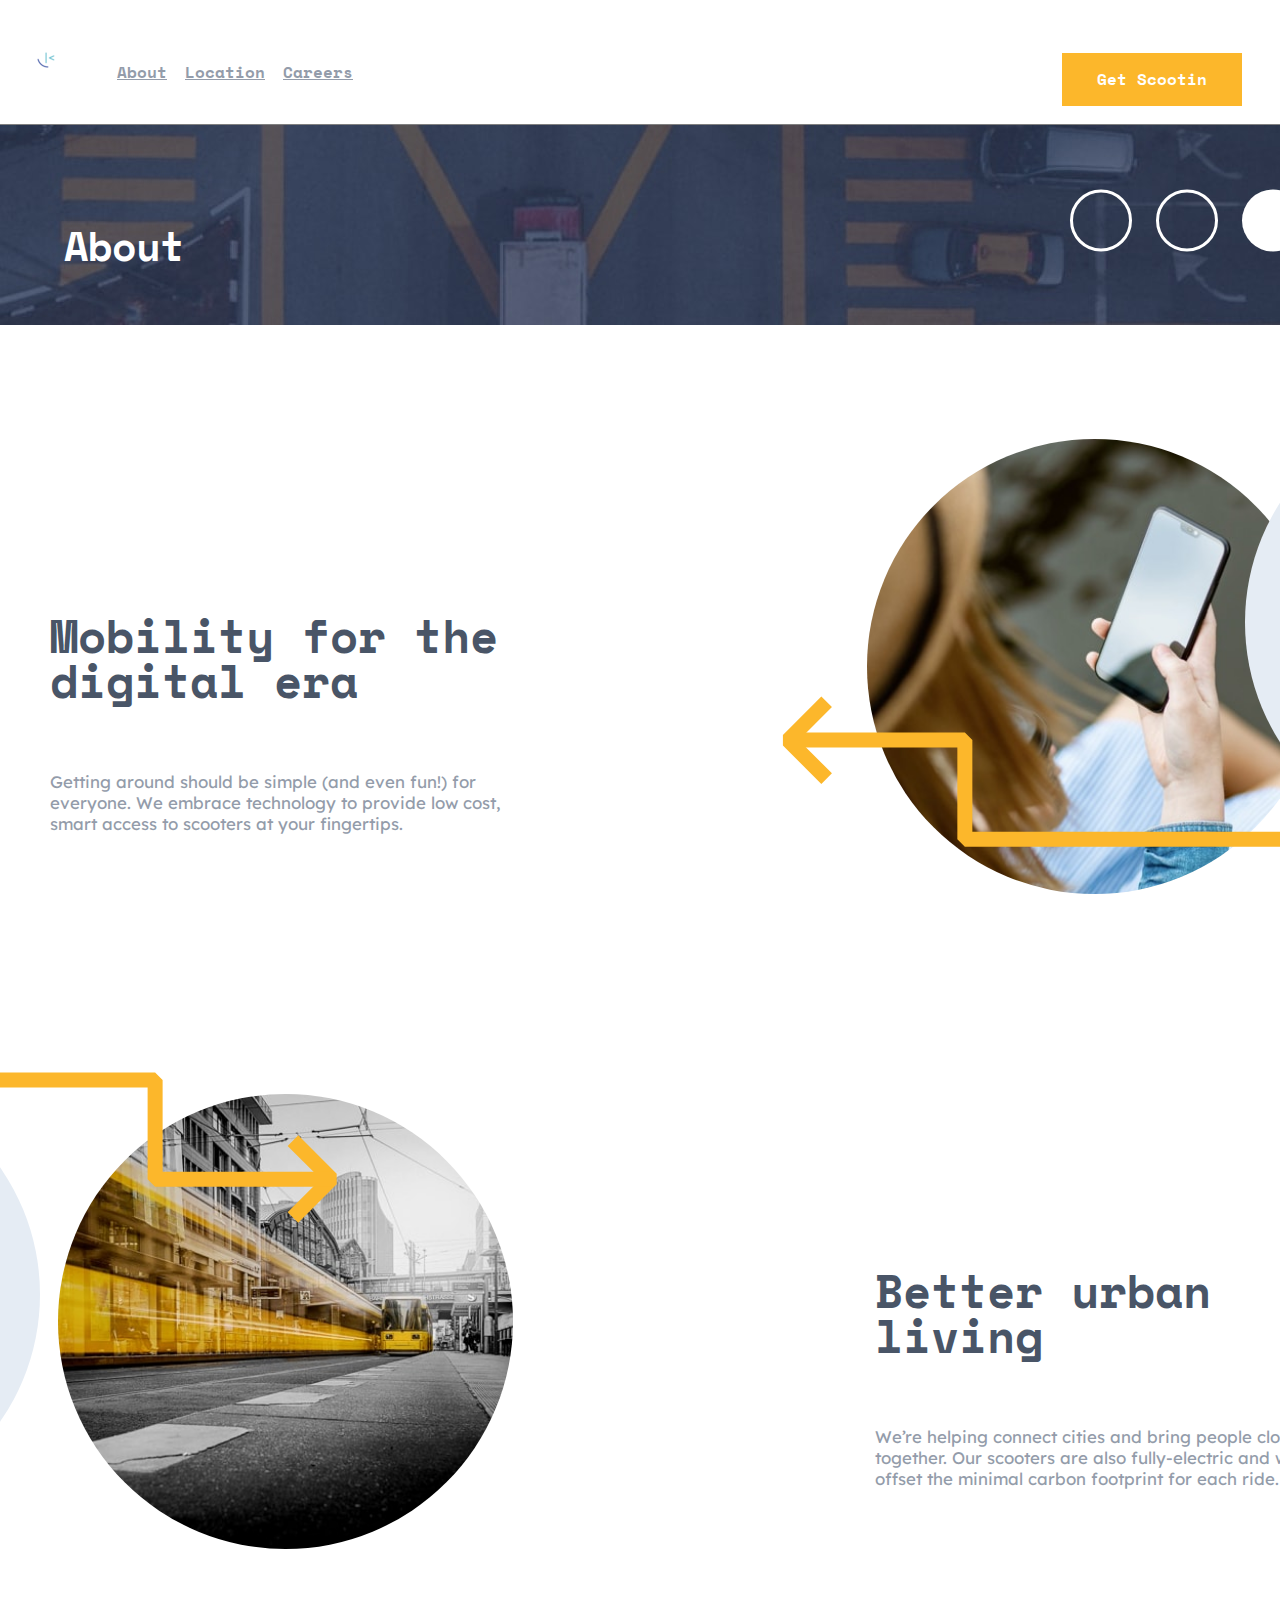
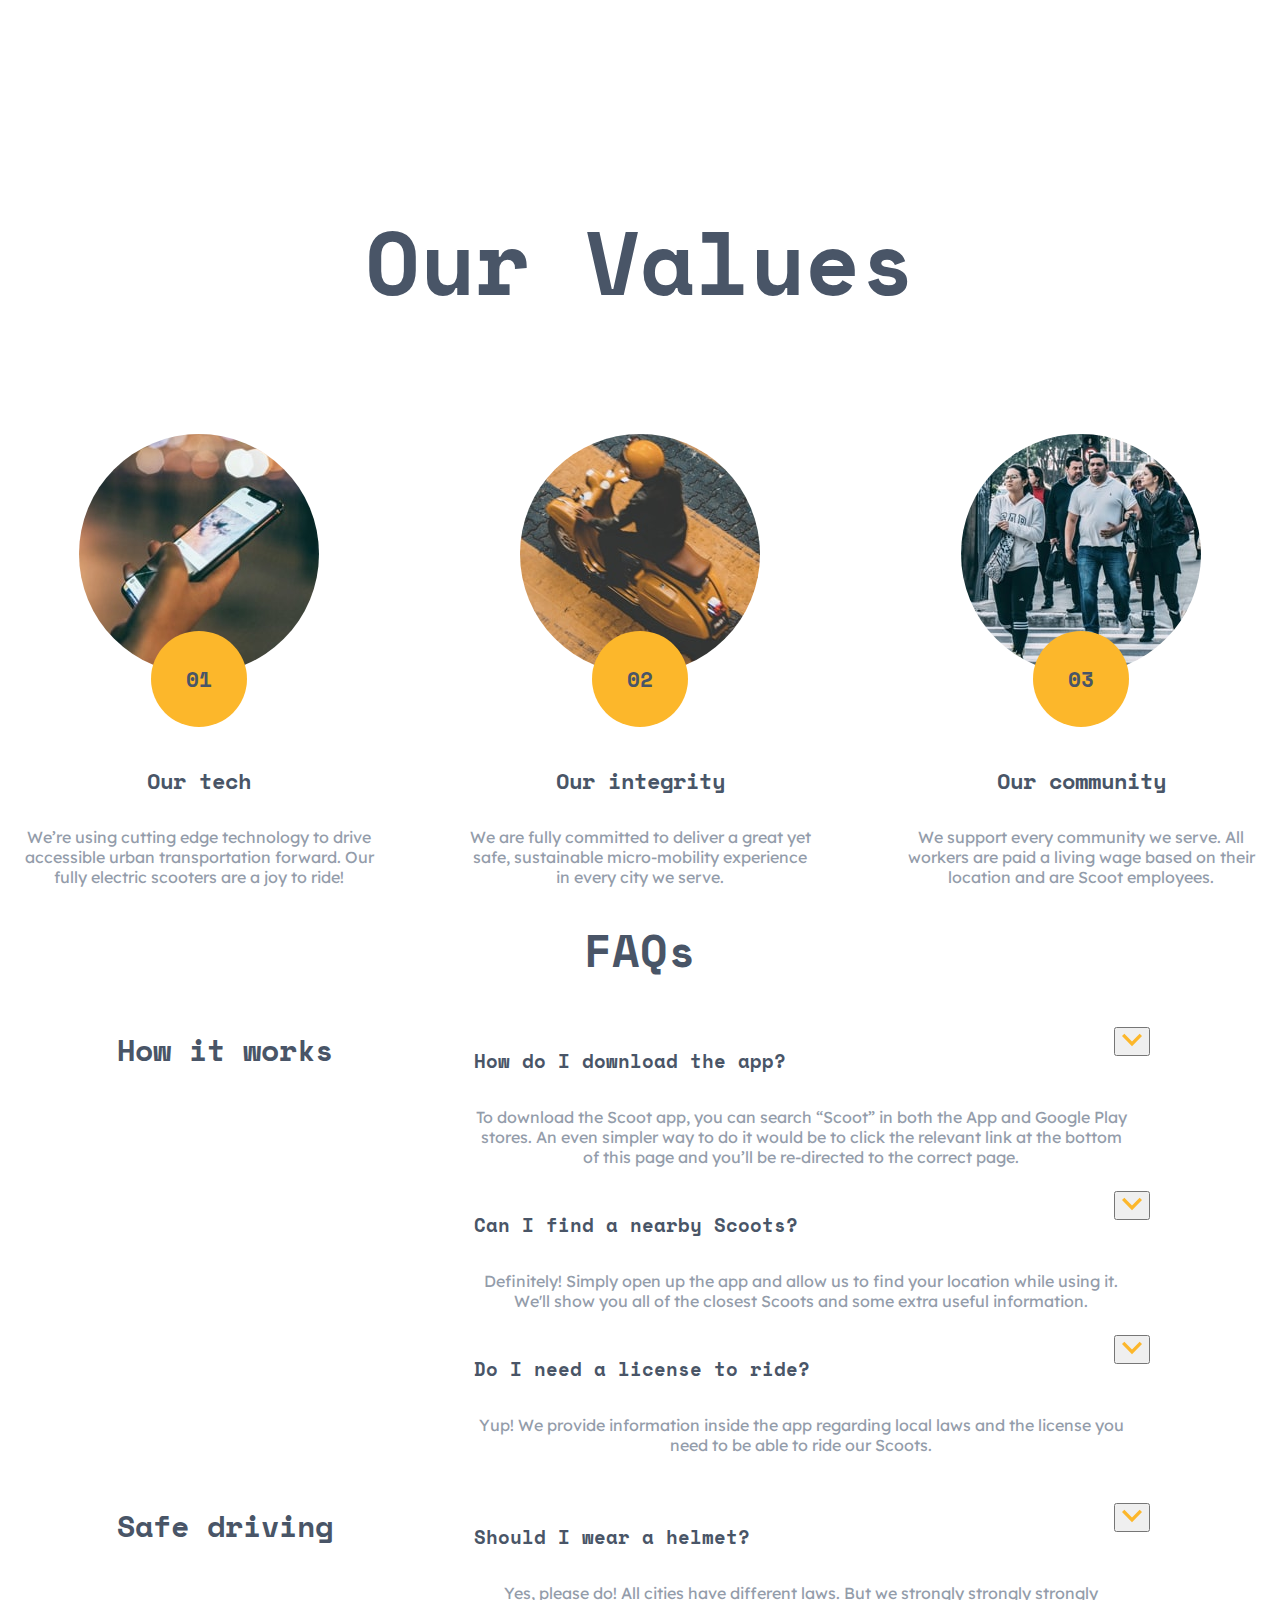
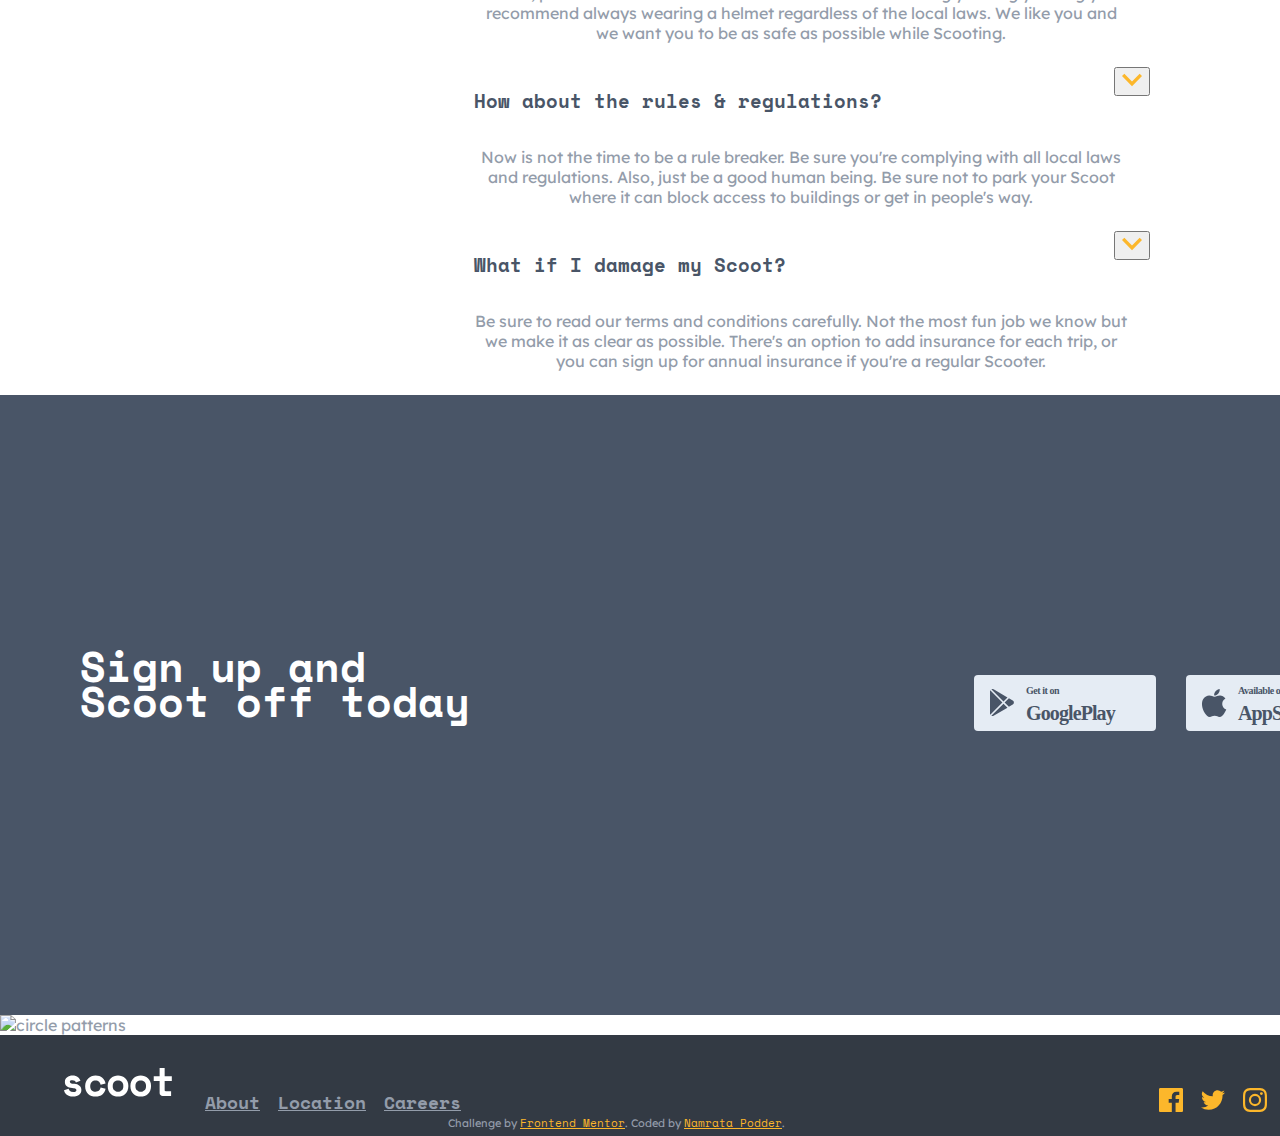
==== about.html @ ea5a3cc1 "Add files via upload" ====
<!doctype html>
<html lang="en">

<head>
    <meta charset="utf-8">
    <meta name="viewport" content="width=device-width, initial-scale=1, shrink-to-fit=no">
    <link rel="stylesheet" href="https://stackpath.bootstrapcdn.com/bootstrap/4.5.0/css/bootstrap.min.css"
        integrity="sha384-9aIt2nRpC12Uk9gS9baDl411NQApFmC26EwAOH8WgZl5MYYxFfc+NcPb1dKGj7Sk" crossorigin="anonymous">
    <link rel="stylesheet" href="main.css">
    <link rel="stylesheet" href="about.css">
    <title>Scoot About</title>
</head>

<body>
    <div class="body_wrap">
        <nav>
            <div class="navbar-item logo"><a href="index.html"><img src="logo.png"></a> </img></div>
            <ul class="navbar-item tabs">
                <li>
                    <a href="about.html">About</a>
                </li>
                <li>
                    <a href="location.html">Location</a>
                </li>
                <li>
                    <a href="career.html">Careers</a>
                </li>
            </ul>
            <a href="#scoot"><button class="navbar-item scootin">Get Scootin</button></a>
        </nav>
        <div class="sidebar-container">
            <div class="logo"><a href="index.html"><img src="assets/logo.svg"></a></div>
            <img id="hamburger" src="assets/icons/hamburger.svg" alt="" onclick="openNav()">
        </div>
        <div id="mySidebar" class="sidebar">
            <div class="close"><img src="assets/icons/close.svg" onclick="closeNav()"></img></div>
            <div class="tabs">
                <p><a href="about.html">About</a></p>
                <p><a href="location.html">Location</a></p>
                <p><a href="career.html">Careers</a></p>
            </div>
            <a href="#scoot"><button class="scootin">Get Scootin</button></a>
        </div>
        <header>
            <div class="about-head">
                <div class="about-title">
                    <div id="title">
                        <h1>About</h1>
                    </div>
                </div>
                <div class="circle">
                    <img class="about-circle" src="assets/patterns/white-circles.svg" alt="right-arrow">
                </div>
            </div>
        </header>
        <section class="about-articles articles">
            <div class="article_container">
                <article class="feature">
                    <div class="article_picture picture1">
                        <img class="feature_pic" src="assets/images/digital-era.jpg" alt="article feature">
                    </div>
                    <div class="article_copy article1">
                        <h2>Mobility for the digital era</h2>
                        <p class="article_text">Getting around should be simple (and even fun!) for everyone. We embrace
                            technology to provide low cost, smart access to
                            scooters at your fingertips.</p>
        
                    </div>
        
                </article>
                <article class="feature">
                    <div class="article_picture picture2">
                        <img class="feature_pic" src="assets/images/better-living.jpg" alt="article feature">
                    </div>
                    <div class="article_copy article2">
                        <h2>Better urban living</h2>
                        <p class="article_text">We’re helping connect cities and bring people closer together. Our scooters are
                            also fully-electric and we offset the
                            minimal carbon footprint for each ride.</p>
        
                    </div>
        
                </article>
        
            </div>
            <div class="patterns">
                <div class="pattern pattern--circle pattern--circle--group-1">
                    <img src="assets/patterns/circle.svg" alt="circle pattern">
                </div>
                <div class="pattern pattern--arrow pattern--arrow--group-1">
                    <img src="assets/patterns/left-upward-arrow.svg" alt="left downward arrow pattern">
                </div>
                <div class="pattern pattern--circle pattern--circle--group-2">
                    <img src="assets/patterns/circle.svg" alt="circle pattern">
                </div>
                <div class="pattern pattern--arrow pattern--arrow--group-2">
                    <img src="assets/patterns/right-arrow.svg" alt="right arrow pattern">
                </div>
        
            </div>
        </section>
        <section class="values">
            <div class="values-head">
                <h1>Our Values</h1>
            </div>
            <div class="value-container">
                <div class="value">
                    <div class="value_picture ">
                        <img class="value_pic" src="assets/images/our-tech.jpg" alt="article feature">
                        <div class="number">
                            <h4>01</h4>
                        </div>
                    </div>
        
                    <div class="value-copy">
                        <h4>Our tech</h4>
                        <p>We’re using cutting edge technology to drive accessible urban transportation forward. Our fully
                            electric scooters are a
                            joy to ride!</p>
                    </div>
                </div>
                <div class="value">
                    <div class="value_picture ">
                        <img class="value_pic" src="assets/images/our-integrity.jpg" alt="article feature">
                        <div class="number">
                            <h4>02</h4>
                        </div>
                    </div>
        
                    <div class="value-copy">
                        <h4>Our integrity</h4>
                        <p>We are fully committed to deliver a great yet safe, sustainable micro-mobility experience in every
                            city we serve.
                        </p>
                    </div>
                </div>
                <div class="value">
                    <div class="value_picture ">
                        <img class="value_pic" src="assets/images/our-community.jpg" alt="article feature">
                        <div class="number">
                            <h4>03</h4>
                        </div>
                    </div>
        
                    <div class="value-copy">
                        <h4>Our community</h4>
                        <p>We support every community we serve. All workers are paid a living wage based on their location and
                            are Scoot employees.</p>
                    </div>
                </div>
            </div>
        </section>
        <section class="faq">
            <div class="faq-head">
                <h1>FAQs</h1>
            </div>
            <div class="faq-container">
                <article class="faq-how">
                    <div class="how-head">
                        <h2>How it works</h2>
                    </div>
                    <div class="accordion">
                        <div class="accordion" id="accordionExample">
                            <div class="card">
                                <div class="card-header" id="headingOne">
                                    <h3 class="text-left">How do I download the app?</h3>
                                    <button class="btn btn-right" type="button" data-toggle="collapse"
                                        data-target="#collapseOne" aria-expanded="true" aria-controls="collapseOne">
                                        <svg xmlns="http://www.w3.org/2000/svg" width="20" height="20" viewBox="0 0 24 24">
                                            <path d="M0 7.33l2.829-2.83 9.175 9.339 9.167-9.339 2.829 2.83-11.996 12.17z" />
                                            </svg>
                                    </button>
        
                                </div>
        
                                <div id="collapseOne" class="collapse " aria-labelledby="headingOne"
                                    data-parent="#accordionExample">
                                    <div class="card-body">
                                        To download the Scoot app, you can search “Scoot” in both the App and Google Play
                                        stores. An even simpler way to do it
                                        would be to click the relevant link at the bottom of this page and you’ll be re-directed
                                        to the correct page.
                                    </div>
                                </div>
                            </div>
                            <div class="card">
                                <div class="card-header" id="headingTwo">
                                    <h3>Can I find a nearby Scoots?</h3>
                                    <button class="btn text-right" type="button" data-toggle="collapse"
                                        data-target="#collapseTwo" aria-expanded="true" aria-controls="collapseTwo">
                                        <svg xmlns="http://www.w3.org/2000/svg" width="20" height="20" viewBox="0 0 24 24">
                                            <path d="M0 7.33l2.829-2.83 9.175 9.339 9.167-9.339 2.829 2.83-11.996 12.17z" />
                                            </svg>
                                    </button>
                                </div>
                                <div id="collapseTwo" class="collapse" aria-labelledby="headingTwo"
                                    data-parent="#accordionExample">
                                    <div class="card-body">
                                        Definitely! Simply open up the app and allow us to find your location while using it.
                                        We'll show you all of the closest
                                        Scoots and some extra useful information.
                                    </div>
                                </div>
                            </div>
                            <div class="card">
                                <div class="card-header" id="headingThree">
                                    <h3>Do I need a license to ride?</h3>
                                    <button class="btn text-right" type="button" data-toggle="collapse"
                                        data-target="#collapseThree" aria-expanded="true" aria-controls="collapseThree">
                                        <svg xmlns="http://www.w3.org/2000/svg" width="20" height="20" viewBox="0 0 24 24">
                                            <path d="M0 7.33l2.829-2.83 9.175 9.339 9.167-9.339 2.829 2.83-11.996 12.17z" />
                                            </svg>
                                    </button>
                                </div>
                                <div id="collapseThree" class="collapse" aria-labelledby="headingThree"
                                    data-parent="#accordionExample">
                                    <div class="card-body">
                                        Yup! We provide information inside the app regarding local laws and the license you need
                                        to be able to ride our Scoots.
                                    </div>
                                </div>
                            </div>
                        </div>
                    </div>
                </article>
            </div>
            <div class="faq-container">
                <article class="faq-driving">
                    <div class="how-head">
                        <h2>Safe driving</h2>
                    </div>
                    <div class="accordion">
                        <div class="accordion" id="accordionExample">
                            <div class="card">
                                <div class="card-header" id="headingOne">
                                    <h3 class="text-left">Should I wear a helmet?</h3>
                                    <button class="btn btn-right" type="button" data-toggle="collapse"
                                        data-target="#collapseOne-d" aria-expanded="true" aria-controls="collapseOne-d">
                                        <svg xmlns="http://www.w3.org/2000/svg" width="20" height="20" viewBox="0 0 24 24">
                                            <path d="M0 7.33l2.829-2.83 9.175 9.339 9.167-9.339 2.829 2.83-11.996 12.17z" />
                                            </svg>
                                    </button>
        
                                </div>
        
                                <div id="collapseOne-d" class="collapse " aria-labelledby="headingOne"
                                    data-parent="#accordionExample">
                                    <div class="card-body">
                                        Yes, please do! All cities have different laws. But we strongly strongly strongly
                                        recommend always wearing a helmet
                                        regardless of the local laws. We like you and we want you to be as safe as possible
                                        while Scooting.
                                    </div>
                                </div>
                            </div>
                            <div class="card">
                                <div class="card-header" id="headingTwo">
                                    <h3>How about the rules & regulations?</h3>
                                    <button class="btn text-right" type="button" data-toggle="collapse"
                                        data-target="#collapseTwo-d" aria-expanded="true" aria-controls="collapseTwo-d">
                                        <svg xmlns="http://www.w3.org/2000/svg" width="20" height="20" viewBox="0 0 24 24">
                                            <path d="M0 7.33l2.829-2.83 9.175 9.339 9.167-9.339 2.829 2.83-11.996 12.17z" />
                                            </svg>
                                    </button>
                                </div>
                                <div id="collapseTwo-d" class="collapse" aria-labelledby="headingTwo"
                                    data-parent="#accordionExample">
                                    <div class="card-body">
                                        Now is not the time to be a rule breaker. Be sure you're complying with all local laws
                                        and regulations. Also, just be a
                                        good human being. Be sure not to park your Scoot where it can block access to buildings
                                        or get in people's way.
                                    </div>
                                </div>
                            </div>
                            <div class="card">
                                <div class="card-header" id="headingThree">
                                    <h3>What if I damage my Scoot?</h3>
                                    <button class="btn text-right" type="button" data-toggle="collapse"
                                        data-target="#collapseThree-d" aria-expanded="true" aria-controls="collapseThree-d">
                                        <svg xmlns="http://www.w3.org/2000/svg" width="20" height="20" viewBox="0 0 24 24">
                                            <path d="M0 7.33l2.829-2.83 9.175 9.339 9.167-9.339 2.829 2.83-11.996 12.17z" />
                                            </svg>
                                    </button>
                                </div>
                                <div id="collapseThree-d" class="collapse" aria-labelledby="headingThree"
                                    data-parent="#accordionExample">
                                    <div class="card-body">
                                        Be sure to read our terms and conditions carefully. Not the most fun job we know but we
                                        make it as clear as possible.
                                        There's an option to add insurance for each trip, or you can sign up for annual
                                        insurance if you're a regular Scooter.
                                    </div>
                                </div>
                            </div>
                        </div>
                    </div>
                </article>
            </div>
        </section>
        <section class="call-to-action" id="scoot">
            <div class="call-to-action-container">
                <h2>Sign up and Scoot off today</h2>
                <div class="stores">
                    <div class="store appstore"><img src="assets/icons/app-store.svg" alt="appstore"></div>
                    <div class="store playstore"><img src="assets/icons/google-play.svg" alt="playstore"></div>
                </div>
            </div>
            <div class="call-to-action-pattern"><img src="assets/patterns/cta-circles.svg" alt="circle patterns"></div>
        </section>
        <!--footer-->
        <footer>
            <div class="footer-container">
                <div class="footer-logo"><a href="index.html"><img src="./assets/logo-white.svg"></a> </img></div>
                <ul class="footer-tabs">
                    <li>
                        <a href="about.html">About</a>
                    </li>
                    <li>
                        <a href="location.html">Location</a>
                    </li>
                    <li>
                        <a href="career.html">Careers</a>
                    </li>
                </ul>
                <ul class="socials">
                    <li>
                        <a href="www.facebook.com"><img src="assets/icons/facebook.svg" alt="facebook-icon"></a>
                    </li>
                    <li>
                        <a href="www.twitter.com"><img src="assets/icons/twitter.svg" alt="twitter"></a>
                    </li>
                    <li>
                        <a href="www.instagram.com"><img src="assets/icons/instagram.svg" alt="instagram"></a>
                    </li>
                </ul>
                </ul>
                <div class="attribution">
                    Challenge by <a href="https://www.frontendmentor.io/challenges" target="_blank">Frontend Mentor</a>.
                    Coded by <a href="https://twitter.com/namratapdr" target="_blank">Namrata Podder</a>.
                </div>
            </div>
        </footer>
    </div>
<!-- Optional JavaScript -->
<!-- jQuery first, then Popper.js, then Bootstrap JS -->
<script src="https://code.jquery.com/jquery-3.5.1.slim.min.js"
    integrity="sha384-DfXdz2htPH0lsSSs5nCTpuj/zy4C+OGpamoFVy38MVBnE+IbbVYUew+OrCXaRkfj"
    crossorigin="anonymous"></script>
<script src="https://cdn.jsdelivr.net/npm/popper.js@1.16.0/dist/umd/popper.min.js"
    integrity="sha384-Q6E9RHvbIyZFJoft+2mJbHaEWldlvI9IOYy5n3zV9zzTtmI3UksdQRVvoxMfooAo"
    crossorigin="anonymous"></script>
<script src="https://stackpath.bootstrapcdn.com/bootstrap/4.5.0/js/bootstrap.min.js"
    integrity="sha384-OgVRvuATP1z7JjHLkuOU7Xw704+h835Lr+6QL9UvYjZE3Ipu6Tp75j7Bh/kR0JKI"
    crossorigin="anonymous"></script>
<script>
    /* Set the width of the sidebar to 250px and the left margin of the page content to 250px */
    function openNav() {
        document.getElementById("mySidebar").style.width = "270px";

    }

    /* Set the width of the sidebar to 0 and the left margin of the page content to 0 */
    function closeNav() {
        document.getElementById("mySidebar").style.width = "0";

    }

</script>
</body>

</html>
---- main.css ----
@import url("https://fonts.googleapis.com/css?family=Lexend+Deca|Space+Mono:400,700&display=swap");
html,body{
  height: 100%;
   scroll-behavior: smooth;
}
body{
  margin:0;
  font-family: "Lexend Deca", sans-serif;
  background-color: white;
  color: #939caa;
  overflow-x: hidden;
}
.body_wrap{
  overflow-x: hidden;
  position: relative;
  scroll-behavior: smooth;

}
.sidebar-container{
   overflow-x: hidden;
}

.steps{
  font-size: 1.5rem;
  
}
.home-image{
  color: white;
}
h1{
  font-weight: bold;
  font-family: "Space Mono", monospace;
}
.home_container{
  overflow: hidden;
  font-size: 1.5rem;
}

.scootin:hover{
  outline: none;
  color: #fcb72b;
  background-color: transparent;
  border-color: #fcb72b;
}
.scootin:hover a{
  color: #fcb72b;
}
.learn-more:hover a{
  color: #fcb72b;
}
.messageUs:hover a{
  color: #fcb72b;
}
nav{
  font-size: 1.5rem;
}
.sidebar{
  font-size: 1.5rem;
  
}
  @media (min-width: 768px) {
    nav{
      margin:0;
      height: 100px;
      border-bottom: 1px solid grey;
      font-family: "Space Mono", monospace;
    }
.navbar-item{
  padding: 20px;

}
.logo{
  margin-left: 10px;
  float: left;
  margin-right: 30px;
}
ul{
  list-style-type: none;
}
 a{
  color: inherit;
font-family: "Space Mono", monospace;
}
a:hover{
  color:#FCB72B;
  text-decoration: none;
}
.tabs li {
  padding-top: 12px;
  font-size: 65%;
  font-weight: bold;
  display: inline;
  float: left;
  margin: 5px;
  padding-right: 8px;
}
.scootin{
  font-family: "Space Mono", monospace;
  height: 53px;
  width: 180px;
  text-align: center;
  float: right;
  margin-right: 3%;
  background-color : #FCB72B;
  color: white;
  font-size: 65%;
  font-weight: bold;
  border : 3px solid #FCB72B;
  margin-top: -35px;
  padding: 0;
}
.sidebar , .sidebar-container{
  display: none;
}



}
@media (min-width:1500px) {
  .home-image{
    background-image: url("assets/images/home-hero-desktop.jpg");
    background-size: cover;
    height: 650px;
    width: 100%;
      }
      #home-heading{
        padding-top: 4%;
        width: 650px;
        padding-left: 7%;
      }
      #home-head{
        font-size: 235%;
      }
      #home-text{
        font-size: 68%;
        padding-top: 2%;
        width: 600px;
        padding-left: 10%;
      }
      #home-line{
        position: relative;
        top:80px;
        left:-80px;
      } 
      #home-arrow{
        position: absolute;
        width: 447px;
        height: 138px;
        z-index: 0;
        right: 250px;
        margin-top: -10px;
      }
      .circles{
        width: 234px;
        height: 63px;
        float: right;
        padding-top: 50px;
        margin-right: -40px;
      }
      .scoot-button{
        position: absolute;
        height: 53px;
        width: 180px;
        margin-top: 70px;
        margin-left: 220px;
      }
}
@media (min-width:1024px) and (max-width:1500px){
.home-image{
  background-image: url("assets/images/home-hero-desktop.jpg");
  background-size: cover;
  height: 650px;
  width: 100%;
    }
    #home-heading{
      padding-top: 12%;
      width: 650px;
      padding-left: 7%;
    }
    #home-head{
      font-size: 235%;
    }
    #home-text{
      font-size: 64%;
      padding-top: 3%;
      width: 600px;
      padding-left: 15%;
    }
    #home-line{
      position: relative;
      top:80px;
      left:-80px;
    }
    #home-arrow{
      position: absolute;
      width: 447px;
      height: 138px;
      z-index: 0;
      right: 250px;
      margin-top: -10px;
    }
    .circles{
      width: 234px;
      height: 63px;
      float: right;
      padding-top: 50px;
      margin-right: -40px;
    }
    .scoot-button{
      position: absolute;
      height: 53px;
      width: 180px;
      margin-top: 70px;
      margin-left: 220px;
    }
  }
@media (min-width:767.98px) and (max-width: 1023.98px) {
  .home-image{
    background-image: url("assets/images/home-hero-tablet.jpg");
    background-size: cover;
    height: 650px;
     display: flex;
        -webkit-box-pack: center;
                -ms-flex-pack: center;
                justify-content: center;
                -webkit-box-align: center;
                -ms-flex-align: center;
                align-items: center;
        -webkit-box-direction: normal;
        -ms-flex-direction: column;
        flex-direction: column;
        justify-content: center;
      }


    .home_container{
      text-align: center;
      margin: auto;
        width: 100%;
        display: block;
    }
    #home-heading{
     
      width: 500px;
      height: 112px;
      margin: 0 3%;
    }
    #home-head{
      font-size: 225%;
      line-height: 90%;
    }
    #home-text{
      text-align: center;
      font-size: 64%;
      margin-top: 125px;
      width: 573px;
      height: 75px;
      margin: 25px 0 50px 0 ;
    }
    #home-line{
    display: none;
    }
    .arrow{
      float: left;
    }
    #home-arrow{
      position: absolute;
      width: 447px;
      height: 138px;
      top: 580px;
      left: 0;
       -webkit-transform: translateX(-4rem);
          transform: translateX(-4rem);
    }
    .circles{
      width: 234px;
      height: 63px;
      margin-right:-40px;
      position: absolute;
      top: 640px;
      right: 0;
    }
    .scoot-button{
      text-align: center;
      position: absolute;
      height: 53px;
      width: 180px;
      top: 35rem;
      left: 40%;
    }
  }
  @media (max-width: 767.97px) {
    .home-image{
      background-image: url("assets/images/home-hero-mobile.jpg");
      background-size: cover;
      height: 650px;
      width: 100%;
      display: flex;
      text-align: center;
        -webkit-box-pack: center;
        -ms-flex-pack: center;
        justify-content: center;
        -webkit-box-align: center;
        -ms-flex-align: center;
        align-items: center;
        -webkit-box-direction: normal;
        -ms-flex-direction: column;
        flex-direction: column;
        justify-content: center;
        }
 .home_container{
      text-align: center;
      margin: auto;
        width: 100%;
        display: block;
    }
    #home-heading{
    
      width: 500px;
      height: 112px;
     
    }
    #home-heading h1{
      position: absolute;
      left:0;
    }
    #home-head{
       
      font-size: 220%;
      line-height: 90%;
    }
    .home-copy{
      display: flex;
      text-align: center;
        -webkit-box-pack: center;
        -ms-flex-pack: center;
        justify-content: center;
        -webkit-box-align: center;
        -ms-flex-align: center;
        align-items: center;
        -webkit-box-direction: normal;
        -ms-flex-direction: column;
        flex-direction: column;
        justify-content: center;
      position: absolute;
      top: 2rem;
    }
    #home-text{
      text-align: center;
      font-size: 64%;
      margin-top: 125px;
      width: 573px;
      height: 75px;
      margin: 25px 0 50px  0;
    }
    #home-line{
    display: none;
    }
     #home-arrow{
      position: absolute;
      width: 447px;
      height: 138px;
      top: 580px;
      left: 0;
       -webkit-transform: translateX(-4rem);
          transform: translateX(-4rem);
    }
     .scoot-button{
      text-align: center;
      position: absolute;
      height: 53px;
      width: 180px;
      top: 24rem;
      right: 40%;
     }
    }
  @media  (max-width: 767.97px) {
    .home_container{
      text-align: center;
      margin: auto;
        width: 100%;
        display: flex;
        justify-content: center;
    }
    #home-heading{
      margin-top: 60px;
      padding-top: 17%;
      width: 436px;
      height: 80px;
      margin-left: 15%;
    }
    #home-head{
      font-size: 165%;
      line-height: 90%;
    }
    #home-text{
      font-size: 64%;
      width: 436px;
      height: 100px;
      margin: 100px 15% 34px 15%;
    }
    #home-line{
    display: none;
    }
    .arrow{
      float: left;
    }
    #home-arrow{
      position: absolute;
      width: 447px;
      height: 138px;
      top: 430px;
      margin-left: -30%;
      margin-right: 30%;
    }
    .circles{
    display: none;
    }
    .scoot-button{
      position: absolute;
      height: 53px;
      width: 180px;
      margin: 0 15%;
    }
  }
  /*making the header more responsive*/
@media  (max-width:599.98px){
 
  #home-head{
    font-size: 165%;
    line-height: 90%;
  }
  #home-text{
    font-size: 64%;
    width: 380px;
    height: 100px;
    margin: 100px 10% 50px 10%;
  }
  #home-line{
  display: none;
  }
  .arrow{
    float: left;
  }
  #home-arrow{
    position: absolute;
    width: 447px;
    height: 138px;
    top: 430px;
    margin-left: -40%;
    margin-right: 30%;
  }
  .circles{
  display: none;
  }
  
}
@media (max-width:434px){
  .home_container{
    text-align: left;
    margin: auto;
      width: 100%;
    display: flex;
    justify-content: center;

  }
  #home-heading{
    padding: 20%  0 0 20px;
    width: 350px;
    height: 80px;
    margin: 60px 1% 0px 1%;

  }
  #home-head{
    font-size: 100%;
    line-height: 90%;

  }
  #home-text{
    font-size: 64%;
    width: 300px;
    height: 100px;
    margin: 50px 5% 70px 2%;
    padding: 20px;
  }
  #home-line{
  display: none;
  }
  .arrow{
    float: left;
  }
  #home-arrow{
    position: absolute;
    width: 447px;
    height: 138px;
    top: 440px;
    margin-left: -78%;
    margin-right: 30%;
  }
  .circles{
  display: none;
  }
  .scoot-button{
    position: absolute;
    height: 53px;
    width: 50px;
    right: 230px;
    font-size: 1.3rem;
    margin: 30px 50px 30px 50px;
  }
}
@media (max-width:322px){

  .scoot-button{
    position: absolute;
    left: 0px;
    height: 53px;
    width: 40px;
    right: 230px;
    font-size: 1.3rem;
    margin: 30px auto;
  }
 
  #home-heading {
     width: 50%;
     margin-bottom: 1rem;
  }
  #home-head {
   
    font-size: 150%;
    line-height: 90%;
    
  }
}
/*Styling for phones and tablets*/
@media (max-width: 767.98px) {
  .navbar-item{
    display: none;
  }
  .sidebar-container{
    position: fixed;
    top: 0;
    text-align: center;
    background: white;
    display: block;
    height: 70px;
    width: 100%;
    z-index: 1;
  }
  .sidebar-container .logo img{
      width: 75px;
      height: 21px;
  }
  .sidebar {
    height: calc(100% - 70px); 
    width: 0px; 
    position: fixed;
    top: 70px;
    float: left;
    text-align: left;
    z-index: 1;
    background-color: #333A44; 
    overflow: hidden; 
    padding-top: -20px; 
    transition: 0.5s; 
  }
  #hamburger{
    float: left;
    margin-top: -60px;
    padding: 30px;
  }
  .logo{
    margin-top: 6px;
    padding:10px;
  }
  .close{

    position: absolute;
    top:2%;
    right: 5%;
  }
  a{
  color: #fff;
  }
  a:hover{
    color:#FCB72B;
    text-decoration: none;
  }
  .tabs  {
    padding-top: 12px;
    padding-left: 2.5rem;
    font-size: 65%;
    font-weight: bold;
    margin: 5px;
    padding-right: 8px;
    transition: 0.3s;
   
  }
  
  .scootin{
    position: absolute;
    bottom: 0;
    height: 53px;
    width: 160px;
    text-align: center;
    margin: 2rem 0 2rem 2.5rem;
    background-color : #FCB72B;
    color: white;
    font-size: 65%;
    font-weight: bold;
    border : 3px solid #FCB72B;
    padding: 0;
  }
}
@media (max-width:340px){
  .steps {
    width: 100%;
    height: 700px;
    background-color: white;
  }
  .step_copy p {
    font-size: 60%;
  }
}
.steps {
  width: 100%;
  height: 650px;
  background-color: white;

}
.step_copy p {
  font-size: 65%;
}
.step_copy h4{
  color: #495567;
  font-family:"Space Mono", monospace;
  font-weight: bold;
  margin-bottom: 20px;
}
@media (min-width:1190px) {
  .vertical-line {
    display: none;
  }
  .step-container{
  position: relative;
  top: 30%;
  z-index: 0;
  }
  .steps {
      display: flex;

  }
  .step-icons {
    float: left;
    display: inline;
  margin-top: -65px;
  margin-left: 50px;
  }
  .not-first{
      margin-left: 270px;
  }
  .step_copy{
    position: absolute;
    top: 60px;
    width: 350px;
    height: 100px;
    margin: 50px 10px 50px 50px;
  }

  .scooter {
    margin-left: 300px;
  }
  .ride {
    margin-left: 250px;
    margin-right: 0px;
  }
}

@media (min-width:768px) and (max-width: 1189.98px) {
  .horizontal-line {
    display: none;
  }
  .step-container{
  position: relative;
  display: flex;
  justify-content: space-around;
  }
  .vertical-line{
     margin-left: 20%;

  }

    .steps_wrap{
      float: left;
    }
  .step-icons {
  margin:100px 20px 0px -55px;
  left:0;

  }
  .step_copy{
    position: absolute;
    width: 400px;
    height: 100px;
    margin: -100px 10px 50px 100px;
  }
}

@media (max-width: 767.98px) {
  .steps{
    margin-bottom: 150px;
  }
  .horizontal-line {
    display: none;
  }
  .vertical-line {
    display: none;
  }
  .step-container{
    height: 100%;
  display: flex;
  flex-direction: column;
  margin: auto;
  justify-content: center;
  text-align: center;
  }

  .step-icons {
  margin:80px 0;

  }
  .step-icons img{
    width: 56px;
    height: 56px;
  }
  .not-first{
    margin-top: 130px;
  }
  .step_copy{
    position: absolute;
    width: 80%;
    height: 100px;
    margin: -40px 10% 50px 10% ;
  }
}
.learn-more{
  font-family: "Space Mono", monospace;
  height: 53px;
  width: 180px;
  text-align: center;
  background-color : #FCB72B;
  color: white;
  font-size: 65%;
  font-weight: bold;
  border : 3px solid #FCB72B;
}
.learn-more:hover{
  outline: none;
  color: #fcb72b;
  background-color: transparent;
  border-color: #fcb72b;
}
.article_picture{
  margin-top:150px;
  width: 455px;
  height: 455px;
  border-radius: 50%;

}
.feature_pic{
  width: 100%;
  height: 100%;
  object-fit: cover;
  border-radius: 50%;
  position: relative;
}
h2{
  color: #495567;
  font-family:"Space Mono", monospace;
  font-weight: bold;
  font-size: 190%;
  width: 450px;
  height: 120px;
  line-height: 99%;
}

.article_text{
  font-size: 1.5rem;
}

@media (min-width:1044px) {
  .article_container{
    display: flex;
    flex-direction: column;
    width: 100%;
    justify-content: center;
    padding: 50px 50px;
    text-align: center;
  }
  .feature{
    height: 655px;
  }

  .picture1{
    float: right;
     margin-right: 0.5rem;
  }
 
  .article_copy{
    margin-top: 200px;
    text-align: left;
    font-size: 1.5rem;
  }
  .article1{
      float: left;
  }

  .article_text{
    width: 455px;
    height: 100px;
    font-size: 70%;
  }
  .learn-button{
    margin: 20px 0px;
  }
  .learn1{
    float: left;
  }
  .picture2{
    margin-left: 0.5rem;
  }
  .picture2 , .learn2{
    float: left;
  }

  .article2 {
      float: right;
  }
  .articles .pattern--circle--group-1 {
         
         position: absolute;
         top: 100rem;
         right: 0;
    -webkit-transform: translateX(400px);
            transform: translateX(400px);
  }
  .articles .pattern--arrow--group-1 {
    position: absolute;
  top: 115rem;
  right: -3%;
}
  .articles .pattern--circle--group-2 {
         
         position: absolute;
         top: 141.5rem;
         left: 0;
    -webkit-transform: translateX(-405px);
            transform: translateX(-405px);
  }
  .articles .pattern--arrow--group-2 {
    position: absolute;
  top: 142rem;
  left: -10%;
}
.articles .pattern--circle--group-3 {
         
         position: absolute;
         top: 182rem;
         right: 0;
    -webkit-transform: translateX(400px);
            transform: translateX(400px);
  }
  .articles .pattern--arrow--group-3 {
  position: absolute;
  top: 186rem;
  left: 72%;
}
}

@media (min-width:769px) and (max-width:1043.98px) {
  .article_container{
    display: flex;
    flex-wrap: wrap;
    width: 100%;
    justify-content: center;
    padding: 50px 50px;
  }
  .feature{
    flex-direction: row;
    height: 820px;
    display: block;
  }
  .article_picture{
    margin-top:50px;
    width: 410px;
    height: 410px;
    border-radius: 50%;
    margin-left: 90px;
  }
  .article_copy{
    margin-top: 40px;
    margin-left: 10px;
    font-size: 1.5rem;
  }
  .article_text{
    width: 570px;
    height: 95px;
    font-size: 65%;
    text-align: center;
  }
  .article_container  h2{
    text-align: center;
    width: 573px;
    font-size: 220%;
  }
  .learn-button{
    margin: 10px 33%;
  }
  
   .articles .pattern--circle--group-1 {
         
         position: absolute;
         top: 93rem;
         right: 0;
    -webkit-transform: translateX(350px);
            transform: translateX(350px);
  }
  .articles .pattern--arrow--group-1 {
    position: absolute;
  top: 110rem;
  right: -3%;
}
  .articles .pattern--circle--group-2 {
         
         position: absolute;
         top: 143rem;
         left: 0;
    -webkit-transform: translateX(-335px);
            transform: translateX(-335px);
  }
  .articles .pattern--arrow--group-2 {
    position: absolute;
  top: 144rem;
  left: -12%;
}
.articles .pattern--circle--group-3 {
         
         position: absolute;
         top: 195rem;
         right: 0;
    -webkit-transform: translateX(350px);
            transform: translateX(350px);
  }
  .articles .pattern--arrow--group-3 {
  position: absolute;
  top: 200rem;
  left: 50%;
}
}
@media (max-width: 768.98px) {
  .body_wrap{
    overflow: hidden;
  }
  .article_container{
    display: flex;
    flex-wrap: wrap;
    width: 100%;
    justify-content: center;
    padding: 50px 50px;
    margin-top: 30px;
  }
  .feature{
    flex-direction: row;
    height: 780px;
    display: block;
    margin: 0 10%;
  }
  
  .article_picture{
    margin-top:150px;
    width: 311px;
    height: 311px;
    border-radius: 50%;
    margin-left: 20%;
  }
  .article_copy{
    margin-top: 40px;
    font-size: 1.5rem;
  }
 .article_container  h2{
    text-align: center;
    height: 70px;
    font-size: 130%;
    width: 80%;
    margin-left: 30px;
    margin-bottom: 10px;
  }
  .article_text{
    width: 80%;
    height: 115px;
    font-size: 65%;
    text-align: center;
    margin-left: 30px;
  }
  .learn-button{
    margin: 40px 28%;
  }
  .learn-more:hover{
  outline: none;
  color: #fcb72b;
  background-color: transparent;
  border-color: #fcb72b;
}
  .articles .pattern--circle--group-1 {
         
       display: none;
  }
  .articles .pattern--arrow--group-1 {
    position: absolute;
  top: 115rem;
  left: 18%;
}
  .articles .pattern--circle--group-2 {
        display: none;
  }
  .articles .pattern--arrow--group-2 {
    position: absolute;
  top: 152rem;
  left: -3%;
}
.articles .pattern--circle--group-3 {
         
        display: none;
  }
  .articles .pattern--arrow--group-3 {
  position: absolute;
  top: 200rem;
  left: 25%;
}
}
@media (max-width: 660px) {
  .article_container{
    display: flex;
    flex-wrap: wrap;
    width:90%;
  }
  .articles{
    display: flex;
    flex-wrap: wrap;
    width:100%;
    margin: auto;
    justify-content: center;

  }
  .learn-more{
    font-family: "Space Mono", monospace;
    height: 53px;
    width: 160px;
    text-align: center;
    background-color : #FCB72B;
    color: white;
    font-size: 75%;
    font-weight: bold;
    border : 3px solid #FCB72B;
  }
  .learn-more:hover{
    outline: none;
    color: #fcb72b;
    background-color: transparent;
    border-color: #fcb72b;
  }
  .learn-more:active{
    outline: none;
  }
  .article_picture{
    margin-top:50px;
    width: 200px;
    height: 200px;
    border-radius: 50%;
    margin: 50px auto auto auto;

  }
  .feature_pic{
    width: 100%;
    height: 100%;
    object-fit: cover;
    border-radius: 50%;
    position: relative;
  }
  .article_copy{
    margin : auto;
    width: 100%;
    text-align: center;
  }
  .article_text{
    margin-bottom: 10%;
  }
  .article_container  h2{
    color: #495567;
    font-family:"Space Mono", monospace;
    font-weight: bold;
    font-size: 120%;
    margin: 20px;
  }
  .article_text{
    font-family: "Lexend Deca", sans-serif;
    font-size: 1rem;
    background-color: white;
    color: #939caa;
  }
  
  .articles .pattern--arrow--group-1 {
    position: absolute;
  top: 104.5rem;
  left: 10%;
}
.articles .pattern--arrow--group-2 {
  position: absolute;
  top: 144rem;
  right:95%;
  margin-left:-15%;
}
 .articles .pattern--arrow--group-3 {
  position: absolute;
  top: 200rem;
  left: 30%;
}
}
@media (min-width:485.98px) and (max-width:618px) {
  .learn-button{
    margin: 36% auto auto auto;
  }
  .article_container  h2{
    font-size: 1.2rem;
  }
}
@media (min-width:429.98px) and (max-width:486px) {
  .learn-button{
    margin: 55% auto auto auto;
  }
 .article_container  h2{
    font-size: 1.2rem;
  }
}
@media (max-width:430px) {
  .learn-button{
    margin: 90% auto auto auto;
  }
  .article_container  h2{
    font-size: 1.2rem;
  }
  .articles .pattern--arrow--group-2 {
  position: absolute;
  top: 146.5rem;
left: -35%;
  margin-left:-10%;
}
}
  .call-to-action-container{
            background: url("assets/patterns/cta-circles.svg");
            background-position-y: 10rem;
            background-position-x: 5rem;
            background-repeat: no-repeat;
            display: flex;
            width: 100%;
            height: 300px;
            background-color: #495567;
            justify-content: space-between;
            -webkit-box-align: center;
            -ms-flex-align: center;
            align-items: center;
            padding: 10rem 5rem;
            overflow: hidden;
             text-align: left;
        }
        .call-to-action h2{
           
            color: #fff;
            font-family:"Space Mono", monospace;
            font-weight: bold;
            font-size: 260%;
            line-height: 85%;
            width: 400px;
            height: 110px;
            margin-top: 2rem;
        }
        .store{
            float: right;
            margin: 15px;
        }
       @media (max-width: 1023.98px){
           .call-to-action-container{
               display: flex;
               -webkit-box-orient: vertical;
                -webkit-box-direction: normal;
                -ms-flex-direction: column;
                flex-direction: column;
                -webkit-box-pack: center;
                -ms-flex-pack: center;
                justify-content: center;
                text-align: center;
                 background-position-x: -20rem;
           }
           .call-to-action h2{
               font-size: 250%;
           }
           .store{
               display: flex;
               flex-direction: row;
               margin:1rem;
               -webkit-box-orient: horizontal;
           }
           .store img{
               width: 90%;
                 height: auto;     
           }
           
       }
       @media (max-width: 769px){
           .call-to-action h2{
               font-size: 200%;
           }
           .stores{
               display: flex;
               -ms-flex-direction: row;
                flex-direction: row;
                -webkit-box-pack: center;
                -ms-flex-pack: center;
                justify-content: center;
               -webkit-box-orient: horizontal;
               -webkit-box-direction: normal;
           }
           .store img{
               width: 120px;
                 height: 50px;     
           }
       }
         @media (max-width: 400px){
             .call-to-action h2{
               font-size: 130%;
               width: 200px;
           }
           .store img{
               width: 90px;
                 height: 40px;     
           }
         }
          ul{
            list-style-type: none;
            }
            a {
                font-family: "Space Mono", monospace;
            }
             footer a{
            color: #939caa; /*dim grey*/
            
            }
            a:hover{
            color:#FCB72B;
            text-decoration: none;
            }
       footer{
           background-color:#333A44 ;
           overflow: hidden;
       }
        @media (min-width:769px){
       footer{
        width: 100%;
        height: 101px;
        display: flex;
               -ms-flex-direction: column;
                flex-direction: column;
                 -webkit-box-pack: center;
                -ms-flex-pack: center;
                justify-content: center;
               -webkit-box-orient: vertical;
               -webkit-box-direction: normal;
               position: relative;
        
       }

       .footer-logo{
           float: left;
           padding: 5%;
       }
       
      
       .footer-tabs li , .socials li{
           padding-top: 2rem;
            font-weight: bold;
            display: inline;
            float: left;
            margin: 5px;
            padding-right: 8px;
            font-size: 115%;
       }
      
       .footer-tabs{
           position: absolute;
           left: 10rem;
           top:0;
           
       }
       .socials{
           top:0;
            position: absolute;
            right: 0;
       }
    }
       .socials,.footer-tabs {
           display: flex;
             -webkit-box-align: center;
            -ms-flex-align: center;
            align-items: center;
       }
       footer a{
             color: #939caa; 
       }

       @media (max-width:769px){
           footer{
               width: 100%;
                height: 400px;
                margin: 0 auto;
                padding: 6.4rem ;
                display: -webkit-box;
                display: -ms-flexbox;
                display: flex;
                -webkit-box-orient: vertical;
                -webkit-box-direction: normal;
                -ms-flex-direction: column;
                flex-direction: column;
                -webkit-box-align: center;
                -ms-flex-align: center;
                align-items: center;
                justify-content: center;
           }
           .footer-logo{
               padding-left: 15px;
           }
           .footer-container{
                display: flex;
                flex-direction: column;
                text-align: center;
             -webkit-box-align: center;
            -ms-flex-align: center;
            align-items: center;
              
           }

           .socials{
                margin-top: 3rem;
           }
            .socials li{
         
            font-weight: bold;
            display: inline;
            float: left;
            margin: 5px;
            padding-right: 8px;
           
       }
       .footer-tabs{
           display: block;
          
       }
       .footer-tabs li {
            font-size: 110%;
           margin-top: 1.5rem;
            font-weight: bold;
           clear: both;
       }
       
    }
    footer{
      text-align: center;
    }
    .attribution { 
      font-size: 11px;
       text-align: center; 
      position: absolute;
      bottom: 5px;
     
    }
    @media (min-width: 769.1px){
      .attribution{
        left: 35%;
    }
    }
      .attribution a { color:#FCB72B; }
---- about.css ----
html,body{
    height: 100%;
    scroll-behavior: smooth;
    margin: 0;
    }
    /*desktop mode*/
    header{
        position: relative;
        width: 100%;
        height: 200px;
        background: url("assets/images/about-hero-desktop.jpg");
        background-repeat: no-repeat;
        background-size: cover;
        
    }

    .about-head{
        
        display: flex;
        -webkit-box-direction: normal;
        -ms-flex-direction: row;
        flex-direction: row;
        -webkit-box-pack: center;
        -ms-flex-pack: center;
        -ms-flex-pack: center;
    justify-content: space-between;
        
    }
    
    .about-title  h1{
        color: white;
        font-size: 2.5rem;
        font-family:"Space Mono", monospace;
        font-weight: bold;
        position: absolute;
        left: 4rem;
        top:4rem;
       
    }
    .circle{
        width: 234px;
        height: 63px;
        float: right;
    }
    .about-circle {
        position: absolute;
        top:4rem;
        right: -1.5rem;
    }
/* tablet mode*/
 @media (max-width: 1024px) {
    header{
      
   background: url("assets/images/about-hero-tablet.jpg");
    background-repeat: no-repeat;
    background-size: cover;
  
    }
    .about-title  h1{
        font-size: 2.5rem;
        top:4.5rem;
      
    }
    
}
/* mobile mode*/
    @media (max-width: 767px) {
    header{
        height: 160px; 
    margin-top: 4rem;
   background: url("assets/images/about-hero-mobile.jpg");
    background-repeat: no-repeat;
    background-size: cover;
    
    }
    .circle{
        display: none;
    }
     .about-head{
        justify-content: center;
        text-align: center;
    }
    
    .about-title  h1{
        position: absolute;
        top:3.5rem;
        left: 41%;
        font-size: 2.3rem;
    }
}
 
        @media (max-width: 660px) {
            .about-title {
               
                text-align: center;
            }
        .about-article{
            display: flex;
            flex-wrap: wrap;
            width:100%;
            margin: auto;
            justify-content: center;

        }
        }
        @media (min-width: 1044px){
            .about-articles .article_picture {
                margin-top: 4rem;
            }
        .about-articles .pattern--circle--group-1 {
         
         position: absolute;
         top: 25rem;
         right: 0;
            -webkit-transform: translateX(410px);
            transform: translateX(410px);
            }
            .about-articles .pattern--arrow--group-1 {
            position: absolute;
            top: 43.5rem;
            right: -19%;
            }
            .about-articles .pattern--circle--group-2 {
                    
                    position: absolute;
                    top: 67rem;
                    left: 0;
                -webkit-transform: translateX(-405px);
                        transform: translateX(-405px);
            }
            .about-articles .pattern--arrow--group-2 {
                position: absolute;
            top: 67rem;
            left: -9%;
            }
           
        }
        @media (min-width:769px) and (max-width:1043.98px) {
             .about-articles .pattern--circle--group-1 {
         
         position: absolute;
         top: 23.5rem;
         right: 0;
            -webkit-transform: translateX(350px);
            transform: translateX(350px);
            }
            .about-articles .pattern--arrow--group-1 {
            position: absolute;
            top: 40rem;
            right: -3%;
            }
            .about-articles .pattern--circle--group-2 {
                    
                    position: absolute;
                    top: 75rem;
                    left: 0;
                -webkit-transform: translateX(-350px);
                        transform: translateX(-350px);
            }
            .about-articles .pattern--arrow--group-2 {
                position: absolute;
            top: 75rem;
            left: -10%;
            }
           
         }
         
        
         @media (max-width: 768.98px) {
              .about-articles .picture1{
                    margin-top: 20px;
            }
             .about-articles .feature{
                   height: 640px;
                }
            .about-articles .pattern--arrow--group-1 {
            position: absolute;
            top: 29rem;
            right: -7%;
            }
            .careers .pattern--arrow--group-1 {
            position: absolute;
            top: 33rem;
            right : -7%;
            }
           
            .about-articles .pattern--arrow--group-2 {
                position: absolute;
            top: 67rem;
            left: -2%;
            }
           
         }
          @media (max-width: 660px) {
                 .about-articles .pattern--arrow--group-1 {
            position: absolute;
            top: 28rem;
            left : 33%;
            }

            .careers .pattern--arrow--group-1 {
            position: absolute;
            top: 23rem;
            left : 33%;
            }
           
            .about-articles .pattern--arrow--group-2 {
                position: absolute;
            top: 55rem;
            left: -2%;
            }
           .about-articles .article_text{
                    margin-bottom: 0%;
                }
                 .about-articles .feature{
                   height: 620px;
                }
          }
           @media (max-width: 460px) {
               .about-title h1{
                    position: absolute;
                    top:3.5rem;
                    left: 35%;
                }

                 .about-articles .pattern--arrow--group-1 {
            position: absolute;
            top: 27rem;
            left : 35%;
            }
            .careers .pattern--arrow--group-1 {
            position: absolute;
            top: 22rem;
            left : 33%;
            }
           
            .about-articles .pattern--arrow--group-2 {
                position: absolute;
            top: 58rem;
            left: -25%;
            }
        }
         @media (max-width: 360px) {
            .about-articles .pattern--arrow--group-2 {
                position: absolute;
            top: 56rem;
            left: -75%;
         }
        }

        
         .values h4{
            color: #495567;
            font-family:"Space Mono", monospace;
            font-weight: bold;
           
        }
       .values{
          
           width: 100%;
           text-align: center;
        position: relative;
        clear: both;
       }
       .values-head ,.faq-head h1{
            color: #495567;
            font-family:"Space Mono", monospace;
            font-weight: bold;
            font-size: 2.8rem;
            margin: 20px;
            
       }
       
       .value{
           
           position: relative;
           margin: 0 1.5rem;
           width: 350px;
           height: 457px;
            display: flex;
        -webkit-box-pack: center;
        -ms-flex-pack: center;
        -ms-flex-pack: center;
        -webkit-box-direction: normal;
        -ms-flex-direction: column;
        flex-direction: column;
        justify-content: center;
       }
       .value-picture{
           
           height: 240px;
           border-radius: 50%;
       }
       .value_pic{
           width: 240px;
            height: 240px;
            object-fit: cover;
            border-radius: 50%;
            position: relative;
       }
       .number {
          display: -webkit-box;
            display: -ms-flexbox;
            display: flex;
            -webkit-box-pack: center;
            -ms-flex-pack: center;
            justify-content: center;
            -webkit-box-align: center;
            -ms-flex-align: center;
            align-items: center;
            position: absolute;
            left:50%;
          -webkit-transform: translate(-50%, 59%);
            transform: translate(-50%, -49%);
           
           width: 96px;
           height: 96px;
           background-color:  #fcb72b;
           border-radius: 50%;
       }
       .number h4{
           position: relative;
         font-size: 130%;
       }
       .value-copy h4{
            font-size: 140%;
       }
       .value-copy{
           margin-top: 3.5rem;
       }
        @media (min-width: 1044px){
            .value-container{
                 max-width: 111rem; 
                display: -webkit-box;
                display: -ms-flexbox;
                display: flex;
                padding: 3.3rem 0 0;
                -webkit-box-pack: justify;
                -ms-flex-pack: justify;
                justify-content: space-between;
       }
        }
        @media (max-width:1043.98px) {
            .value-container{
                 display: -webkit-box;
                display: -ms-flexbox;
                display: flex;
                -webkit-box-pack: center;
                -ms-flex-pack: center;
                justify-content: center;
                -webkit-box-align: center;
                -ms-flex-align: center;
            align-items: center;
                -webkit-box-direction: normal;
                -ms-flex-direction: column;
                flex-direction: column;
                justify-content: center;
            }
            .value{
                  width: 457px;
                height: 457px;
            }
           
         }
         
          @media (max-width: 660px) {
               .values-head ,.faq-head h1{
                   font-size: 2rem;
               }
          }
           @media (max-width: 460px) {
               
                 .value{
                  width: 350px;
                height: 470px;
            }
        }
         @media (max-width: 377px) {
             
           .value{
                margin: 1rem 1.5rem;
                  width: 80%;
                height: 480px;
            }
            }

             .faq h2{
            margin-top: 2rem;
       }
       .faq h3{
            color: #495567;
            font-family:"Space Mono", monospace;
            font-weight: bold;
            font-size: 1.2rem;
       }
       .faq{
           text-align: center;
           width: 100%;
           position: relative;
       }
       .faq-container{
           display: flex;
           width: 100%;
       }
      .accordion {
           width: 100%;
       }
       .card{
           margin: 1.5rem;
           border: none;
       }
       .card:hover  {
           background: #FFF4DF;
       }
       .card-header{
           display: flex;
           flex-direction: row;
           height: 80px;
       }
        .card-header button{
            position: absolute;
            left: 87%;
       }
       .card-header button svg{
           fill:  #fcb72b;;
       }
       
        @media (min-width: 1044px){
           .faq-how , .faq-driving{
           display: flex;
           flex-direction: row;
           width: 90%;
            }
       .accordion {
           width: 100%;
       }
        }
        @media (max-width:1043.98px) {
            .faq-container{
                 display: -webkit-box;
                display: -ms-flexbox;
                display: flex;
                -webkit-box-pack: center;
                -ms-flex-pack: center;
                justify-content: center;
                -webkit-box-align: center;
                -ms-flex-align: center;
                align-items: center;
                -webkit-box-direction: normal;
                -ms-flex-direction: column;
                flex-direction: column;
                justify-content: center;
                }
            .faq-how , .faq-driving{
                width: 70%;
                display: -webkit-box;
                display: -ms-flexbox;
                display: flex;
                -webkit-box-pack: center;
                -ms-flex-pack: center;
                justify-content: center;
                -webkit-box-align: center;
                -ms-flex-align: center;
                align-items: center;
                -webkit-box-direction: normal;
                -ms-flex-direction: column;
                flex-direction: column;
                justify-content: center;
            }
            .accordion {
                margin-top: -1rem;
                width: 100%;
            }
         }
         
        
        @media (max-width: 768.98px) {
             
           }
          @media (max-width: 660px) {
              
              .faq h3{
                  font-size: 1rem;
                  margin-right: 2px;
              }
              .card-header button{
            position: fixed;
            left: 70%;
       }
          }
           @media (max-width: 560px) {
               .faq-how , .faq-driving{
                  width: 100%;
              }
                .faq h2{
               font-size: 1.5rem;
            }
            .card-header button{
            position: absolute;
            left: 87%;
       }
        }
         @media (max-width: 377px) {
                .faq h2{
               font-size: 1.5rem;
            }
            }
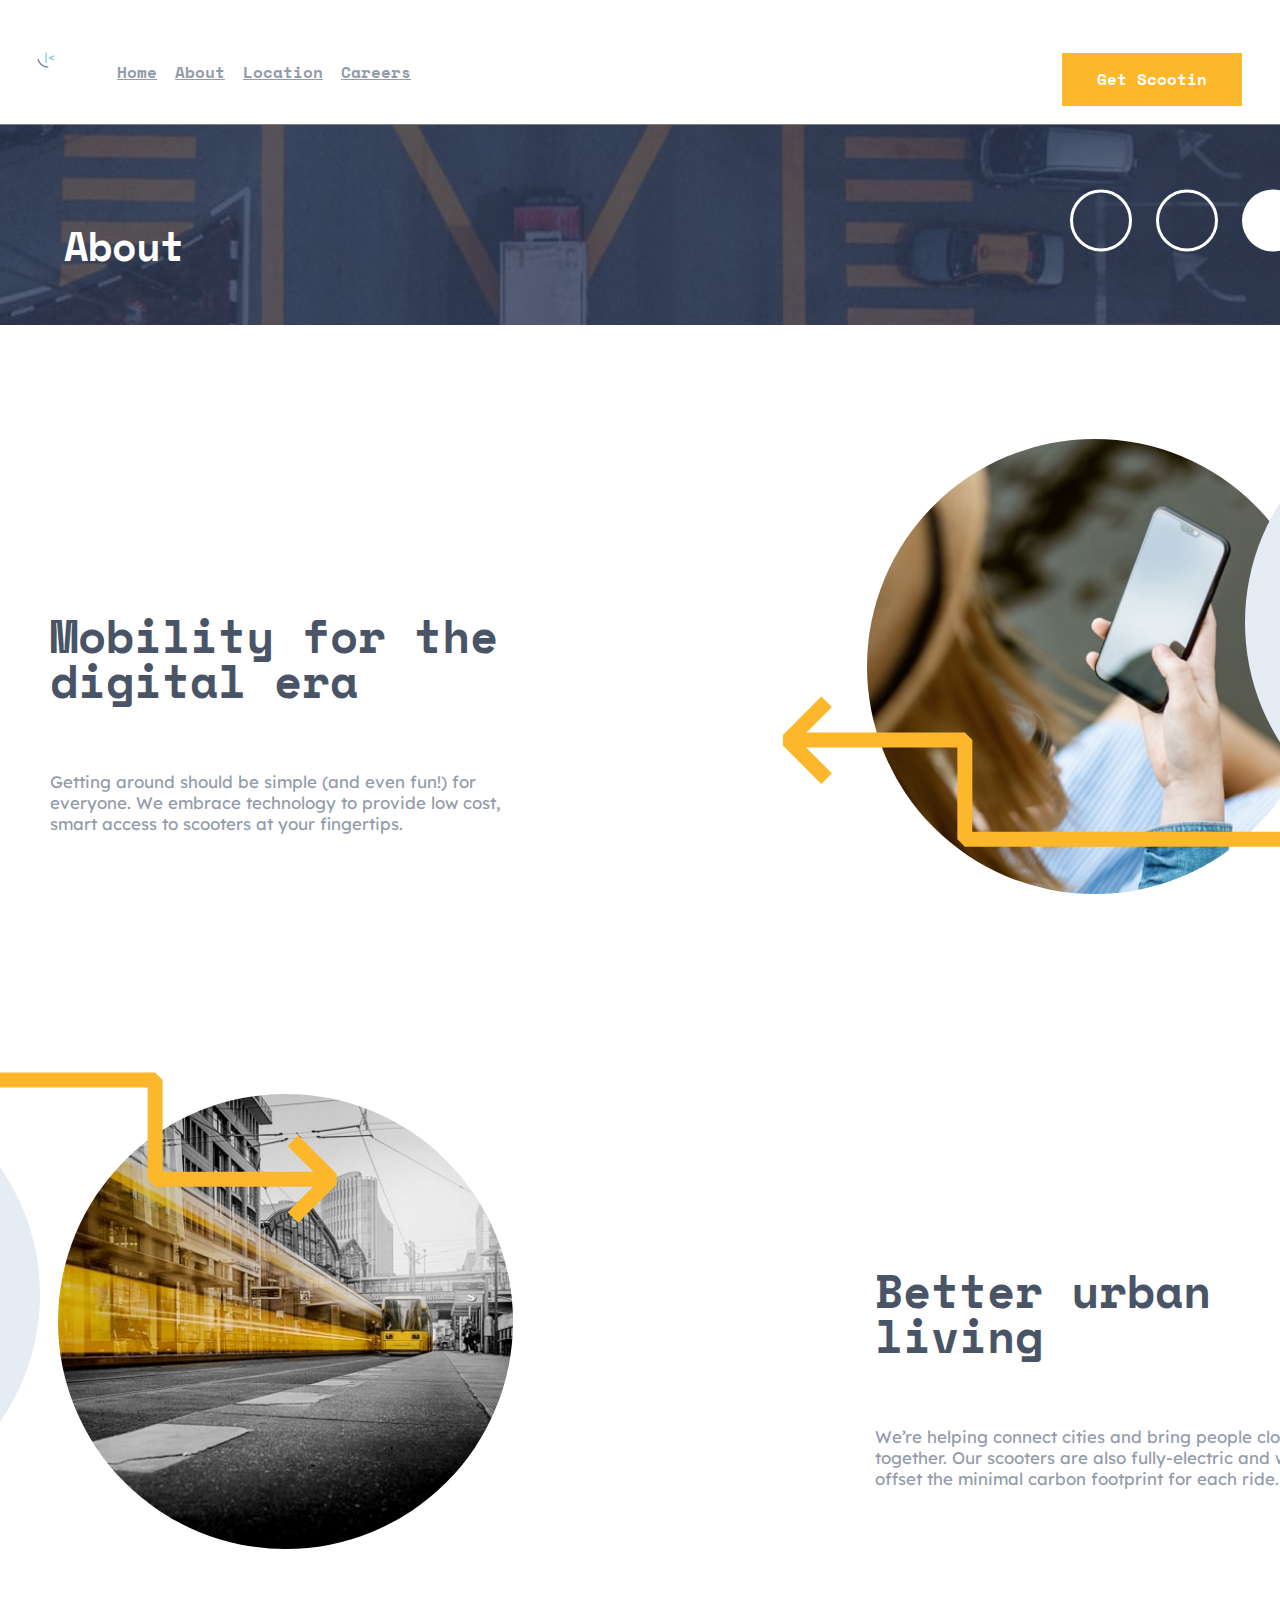
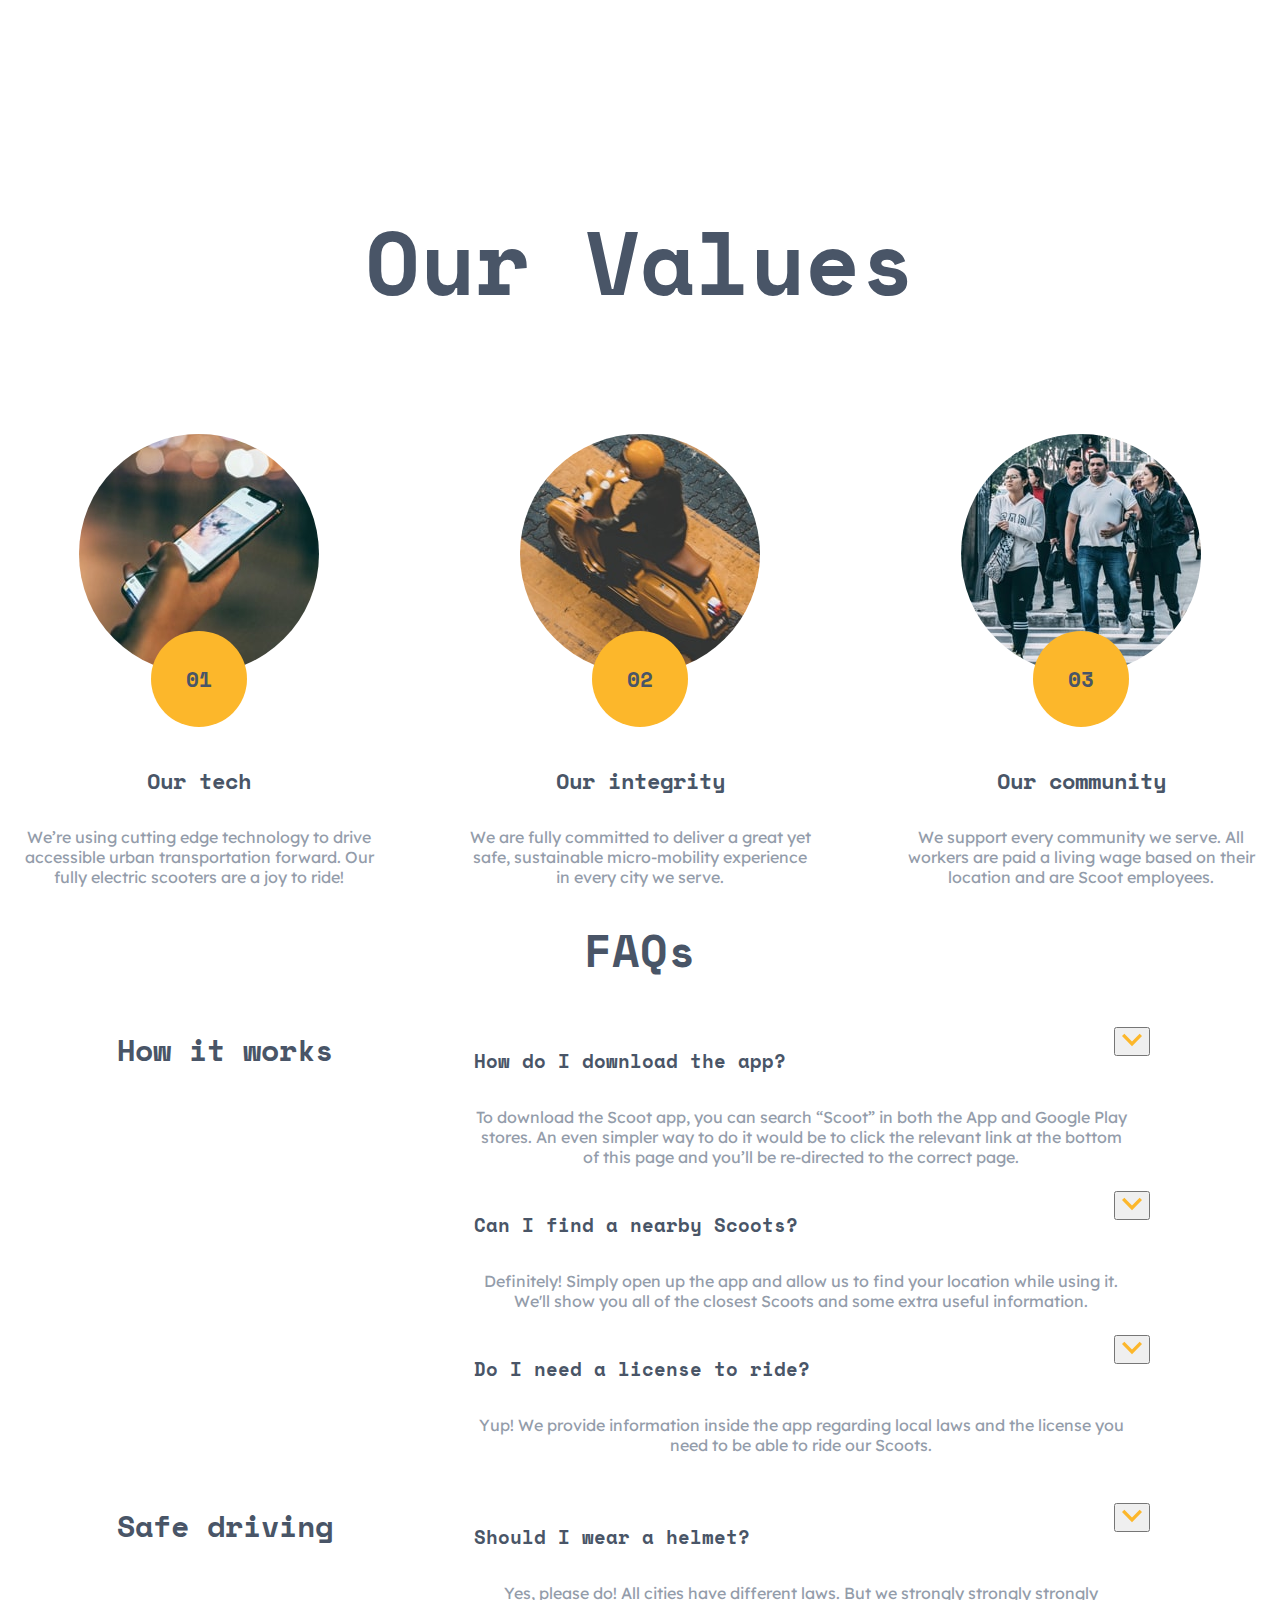
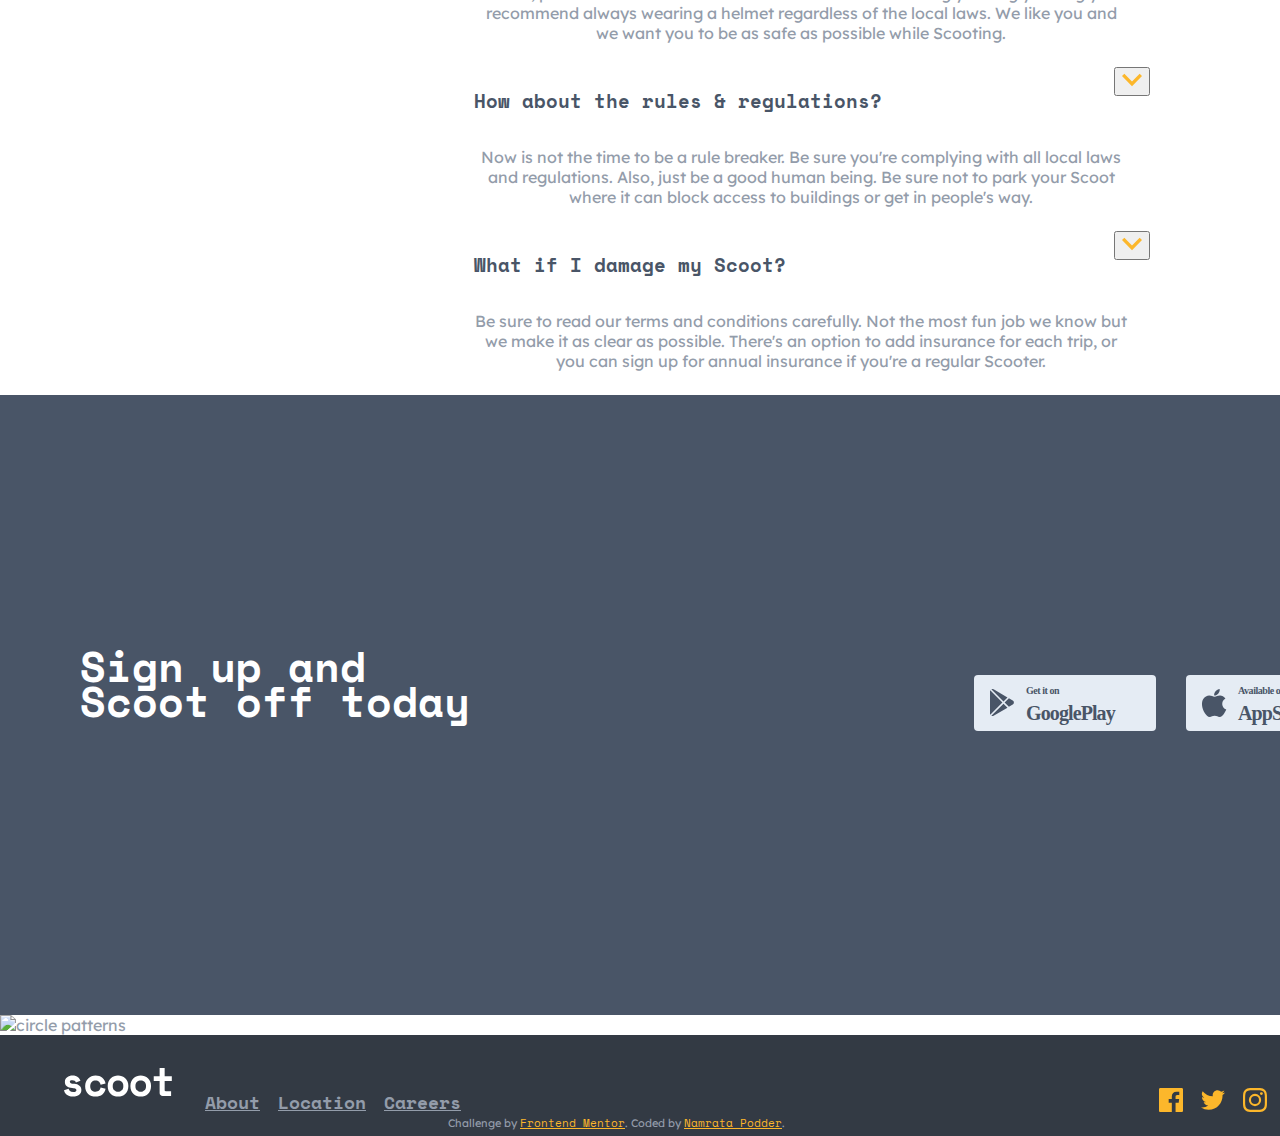
==== commit 5332e700: "Update about.html" ====
--- a/about.html
+++ b/about.html
@@ -17,6 +17,9 @@
         <nav>
             <div class="navbar-item logo"><a href="index.html"><img src="logo.png"></a> </img></div>
             <ul class="navbar-item tabs">
+                <li>
+                  <a href="index.html">Home</a>
+               </li>
                 <li>
                     <a href="about.html">About</a>
                 </li>
@@ -370,4 +373,4 @@
 </script>
 </body>
 
-</html>+</html>
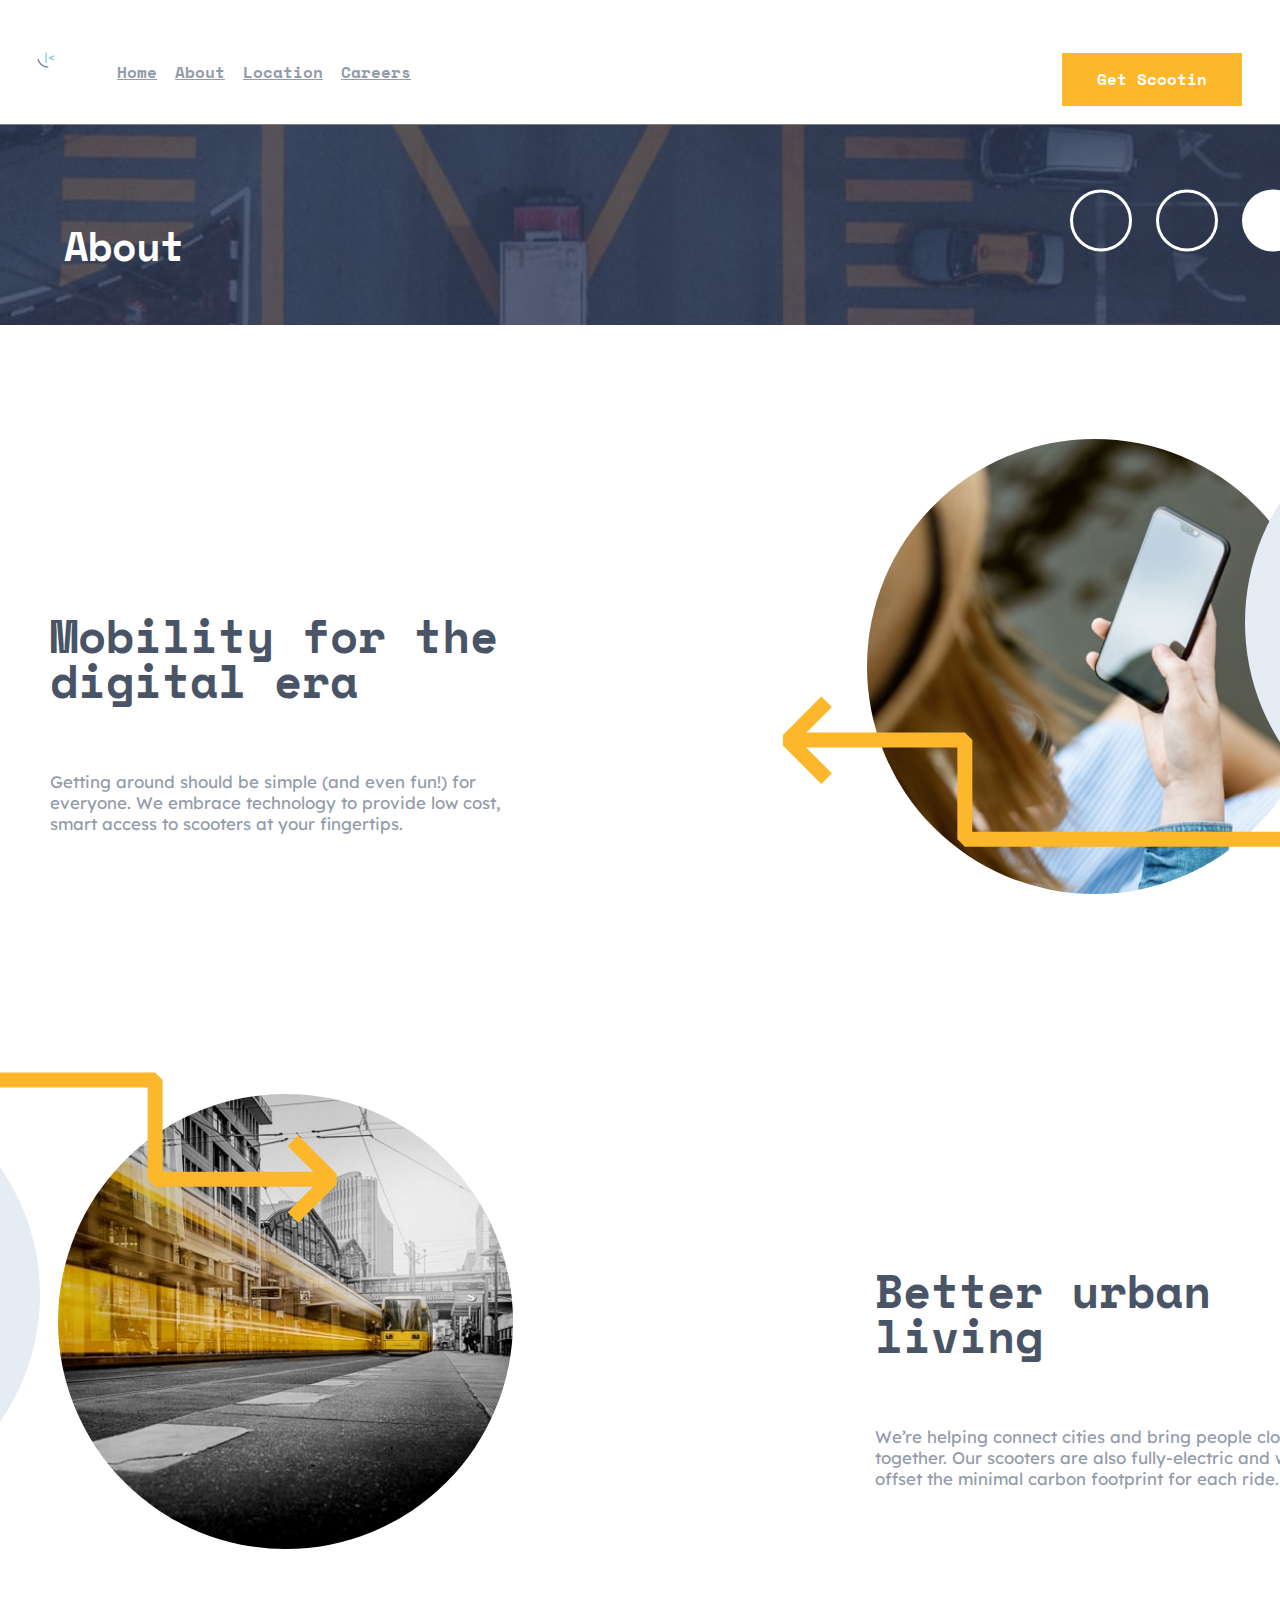
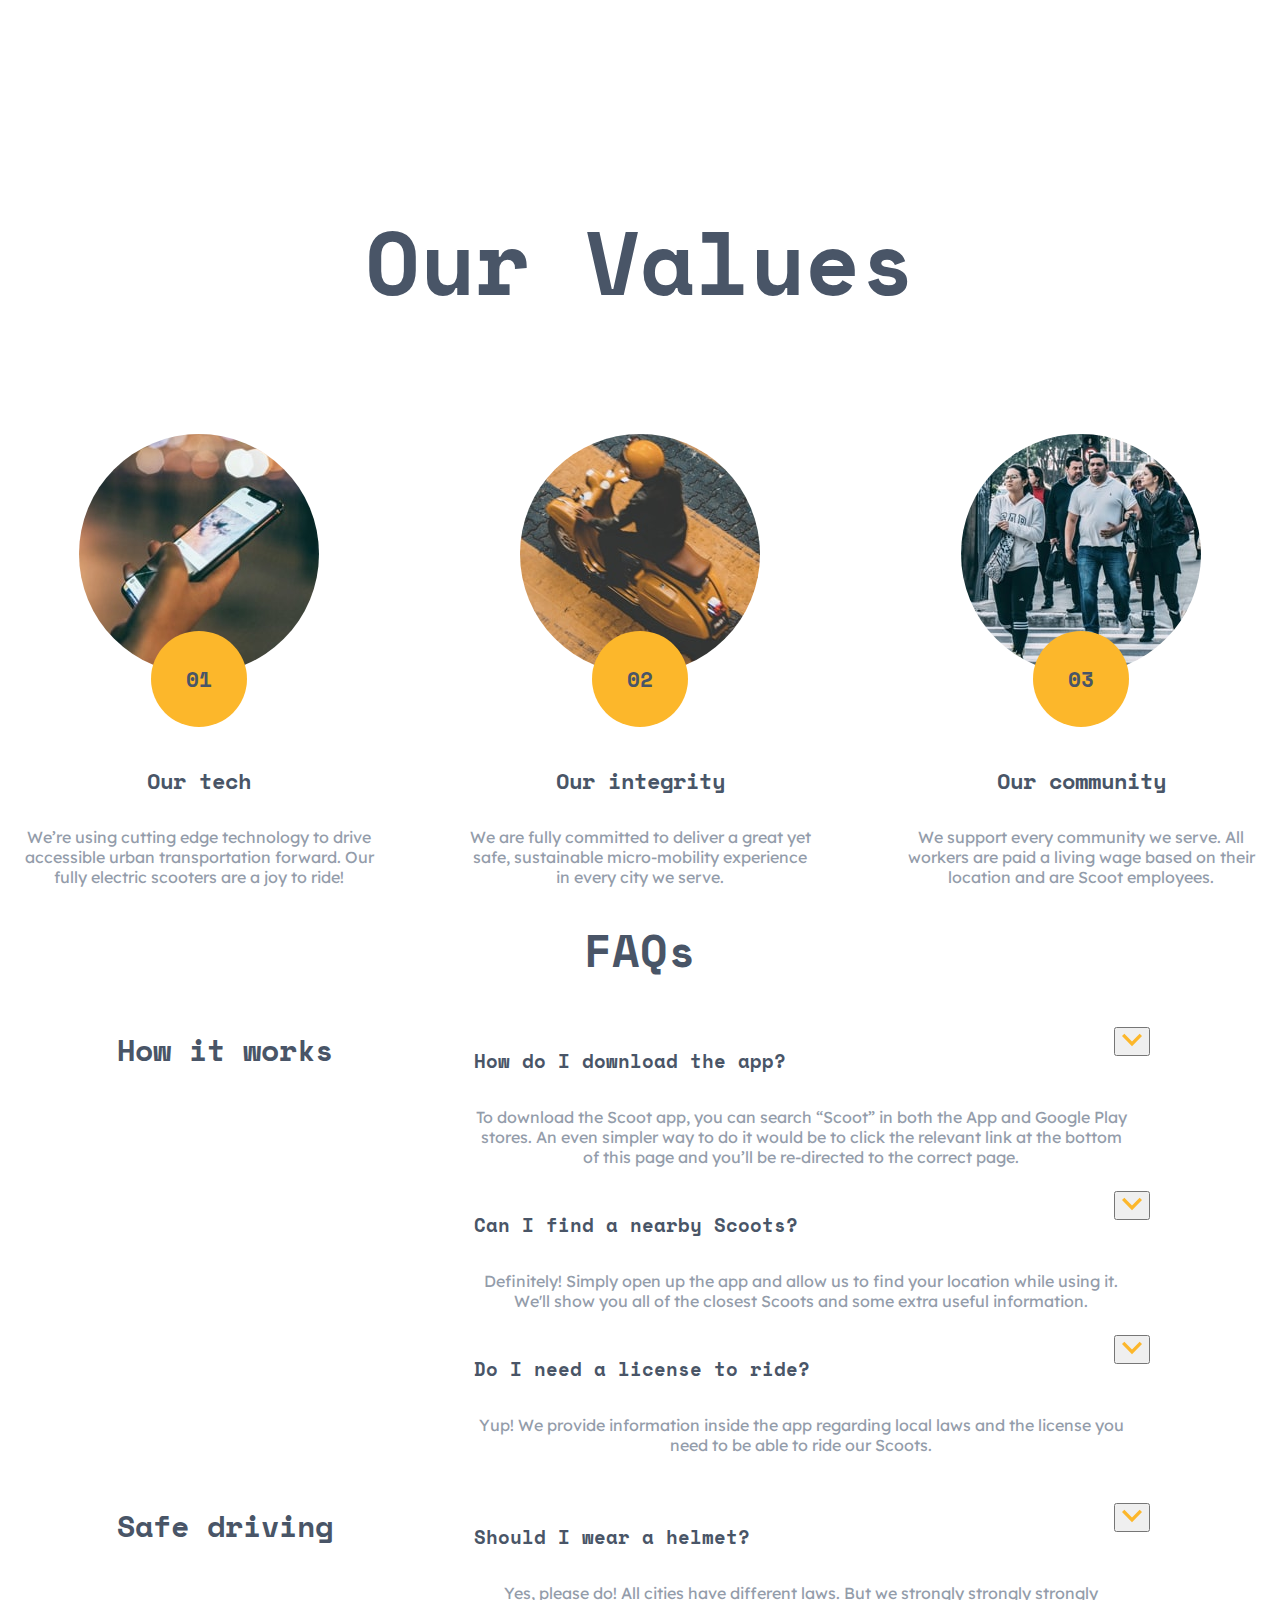
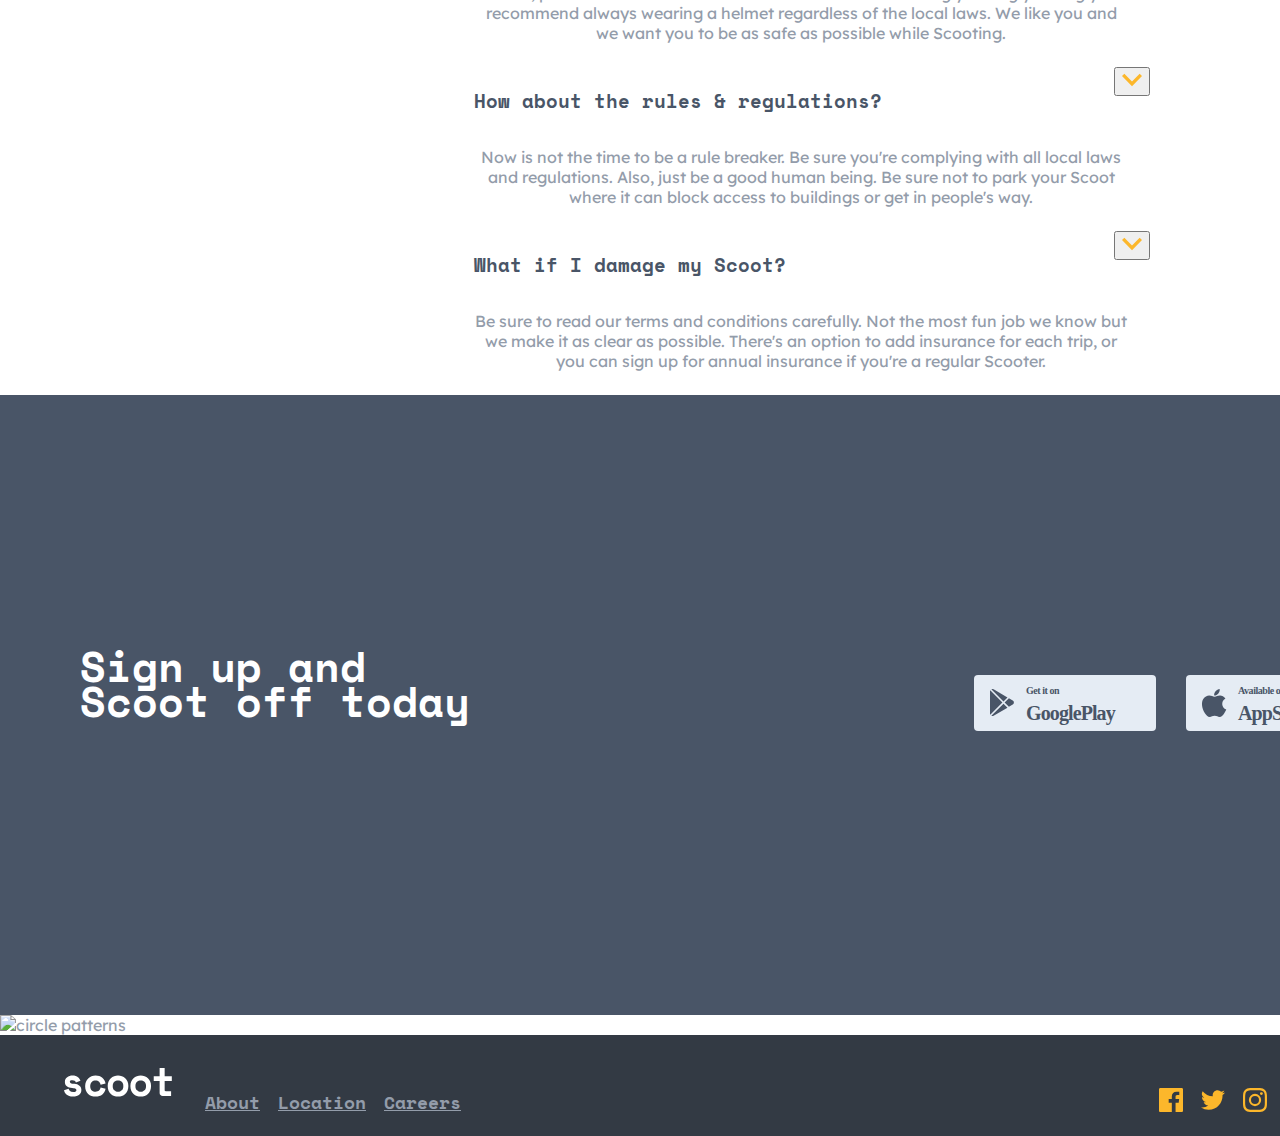
==== commit e470d075: "Update about.html" ====
--- a/about.html
+++ b/about.html
@@ -339,10 +339,7 @@
                     </li>
                 </ul>
                 </ul>
-                <div class="attribution">
-                    Challenge by <a href="https://www.frontendmentor.io/challenges" target="_blank">Frontend Mentor</a>.
-                    Coded by <a href="https://twitter.com/namratapdr" target="_blank">Namrata Podder</a>.
-                </div>
+                
             </div>
         </footer>
     </div>
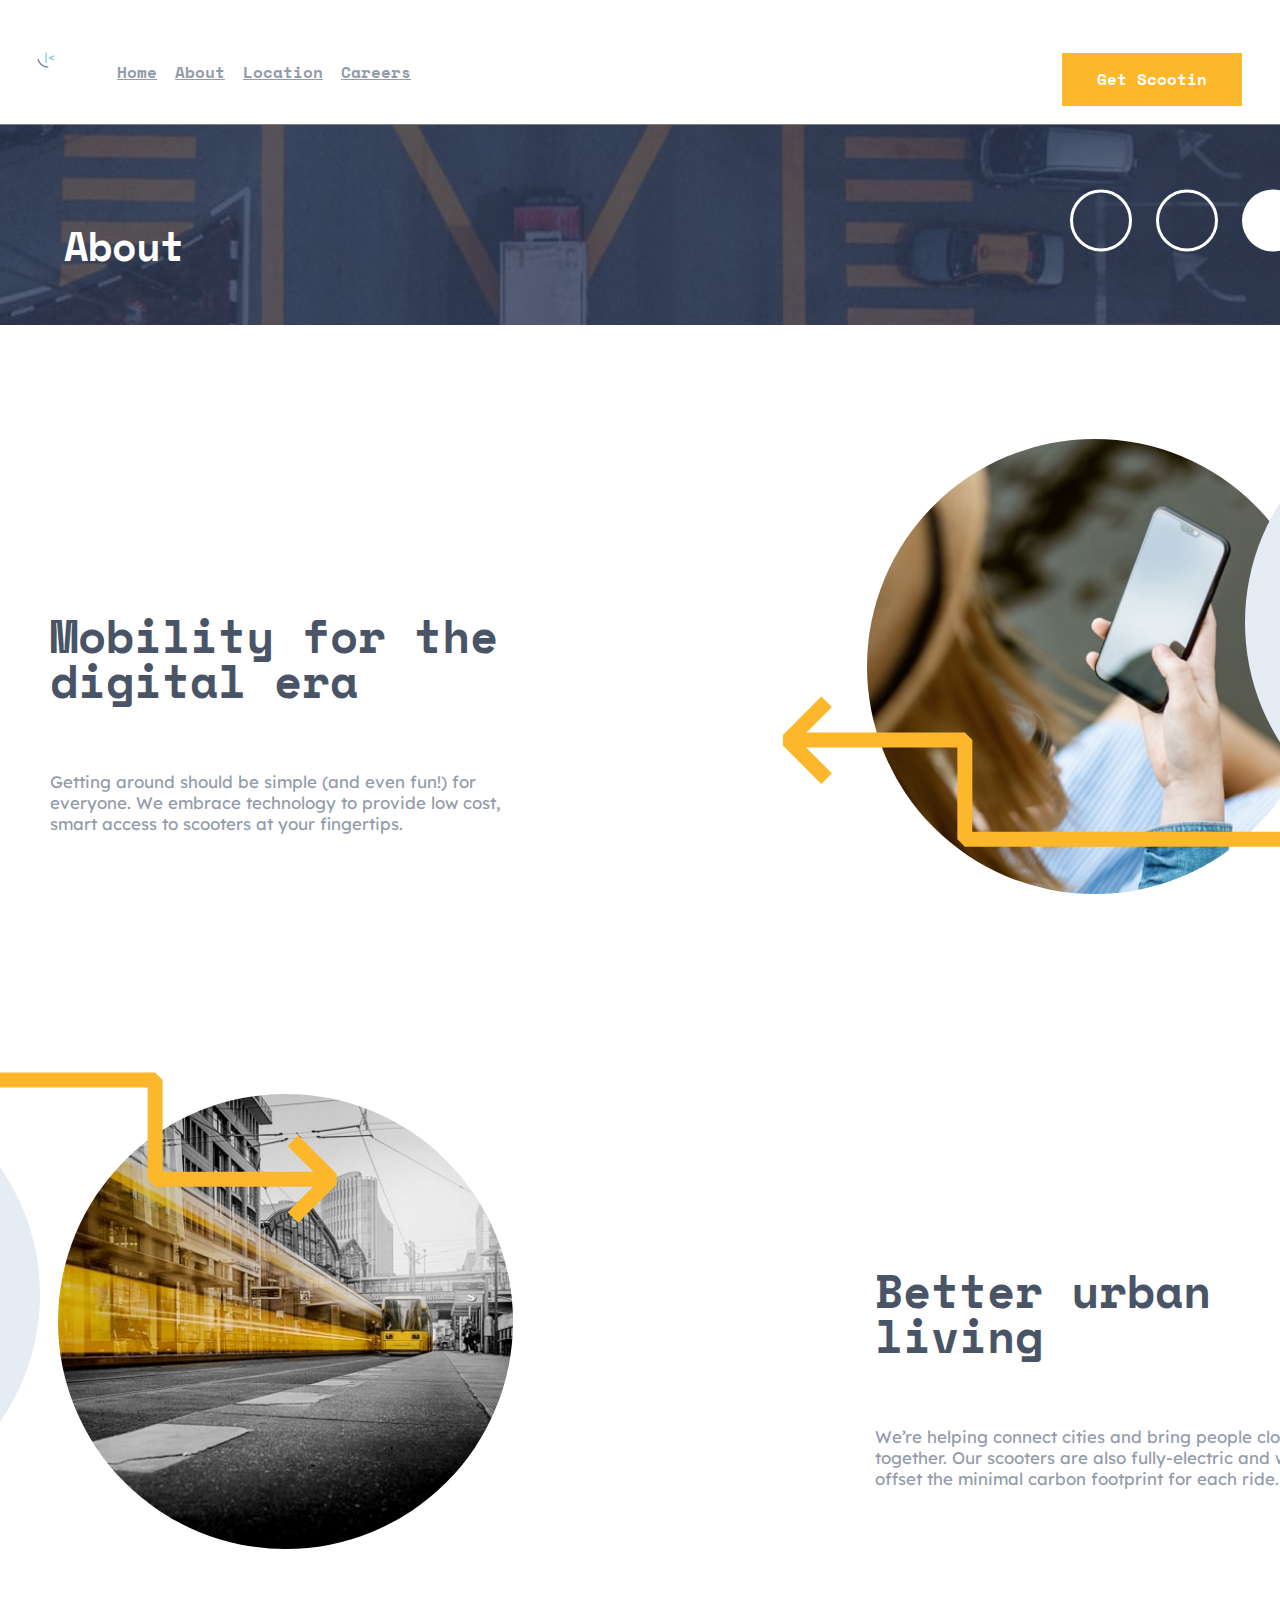
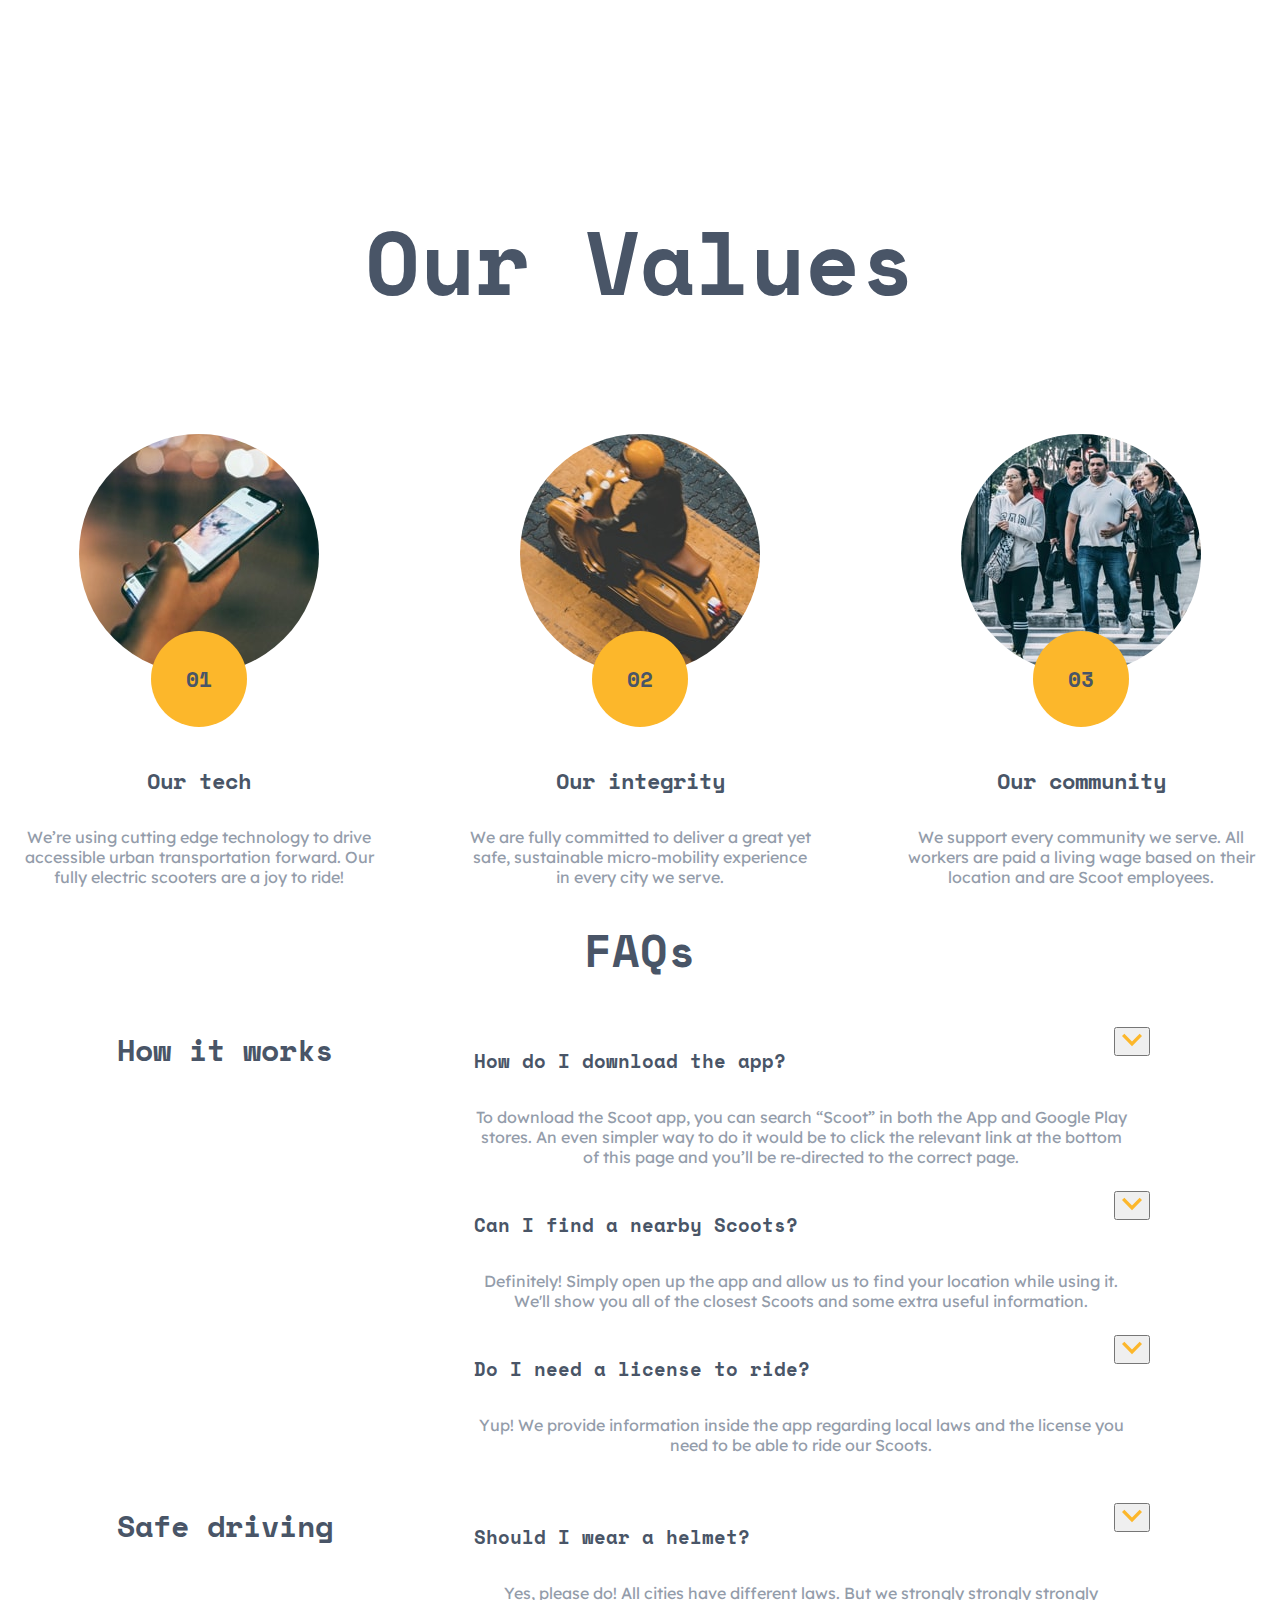
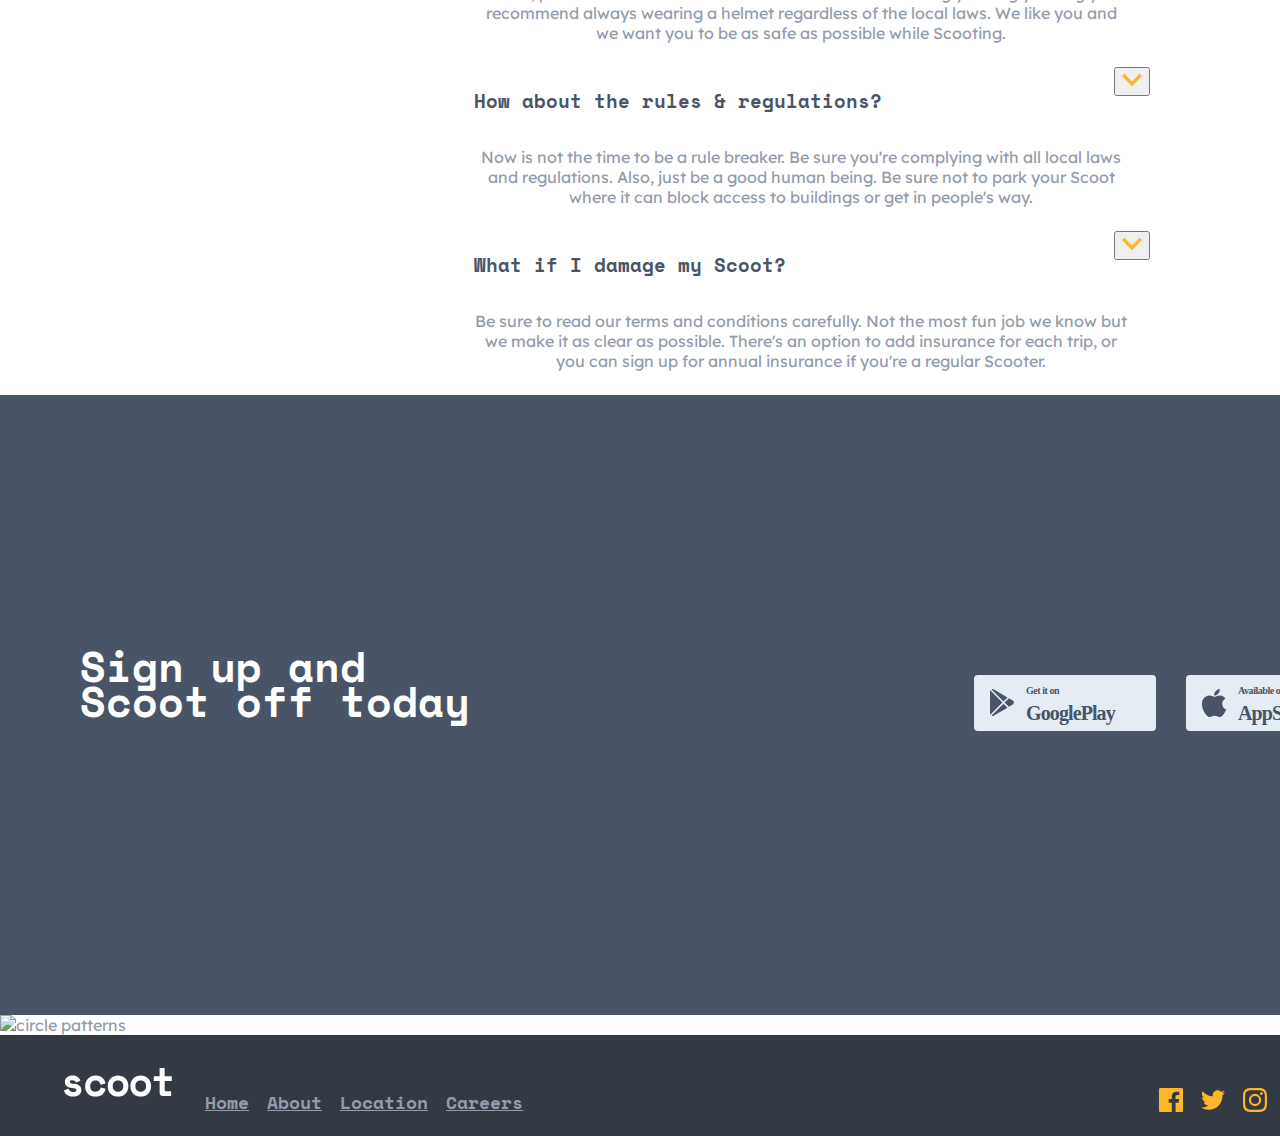
==== commit 48892fc7: "Update about.html" ====
--- a/about.html
+++ b/about.html
@@ -33,7 +33,7 @@
             <a href="#scoot"><button class="navbar-item scootin">Get Scootin</button></a>
         </nav>
         <div class="sidebar-container">
-            <div class="logo"><a href="index.html"><img src="assets/logo.svg"></a></div>
+            <div class="logo"><a href="index.html"><img src="logo.png"></a></div>
             <img id="hamburger" src="assets/icons/hamburger.svg" alt="" onclick="openNav()">
         </div>
         <div id="mySidebar" class="sidebar">
@@ -317,6 +317,9 @@
             <div class="footer-container">
                 <div class="footer-logo"><a href="index.html"><img src="./assets/logo-white.svg"></a> </img></div>
                 <ul class="footer-tabs">
+                    <li>
+                        <a href="index.html">Home</a>
+                    </li>
                     <li>
                         <a href="about.html">About</a>
                     </li>
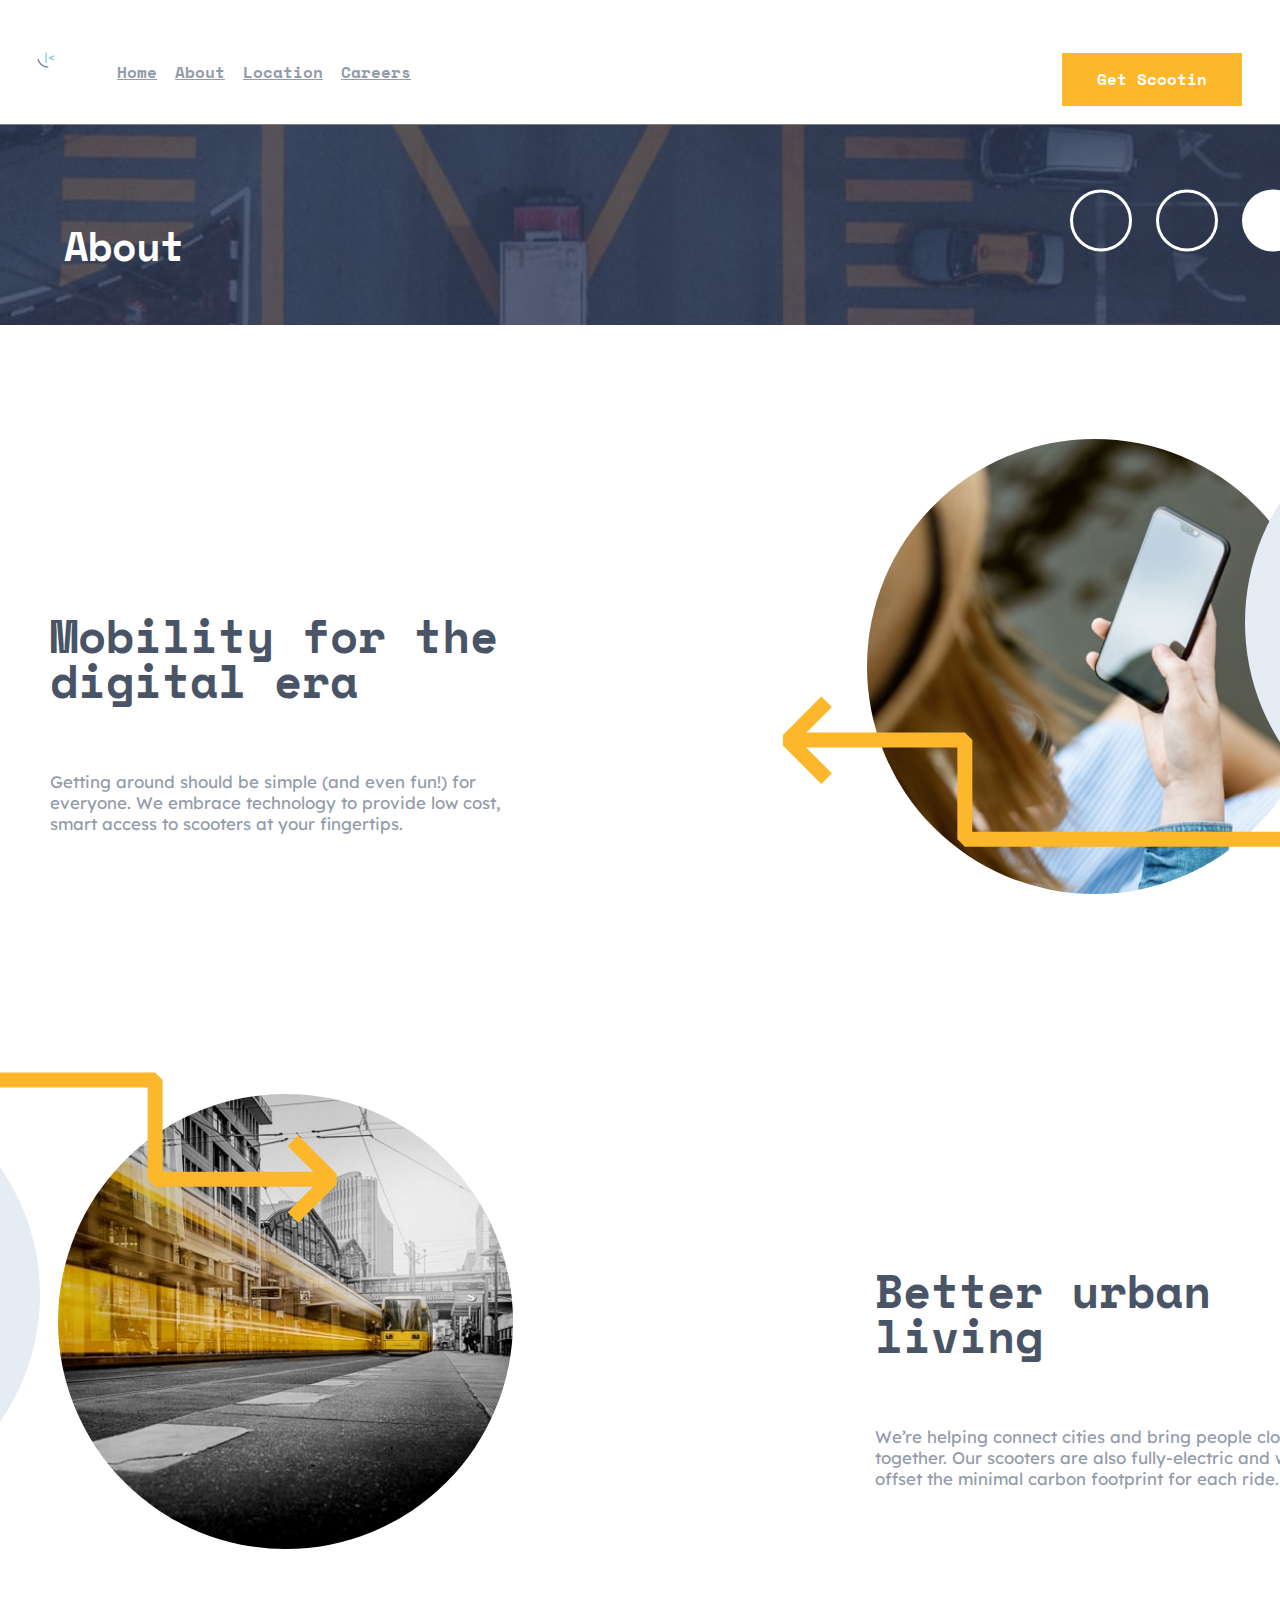
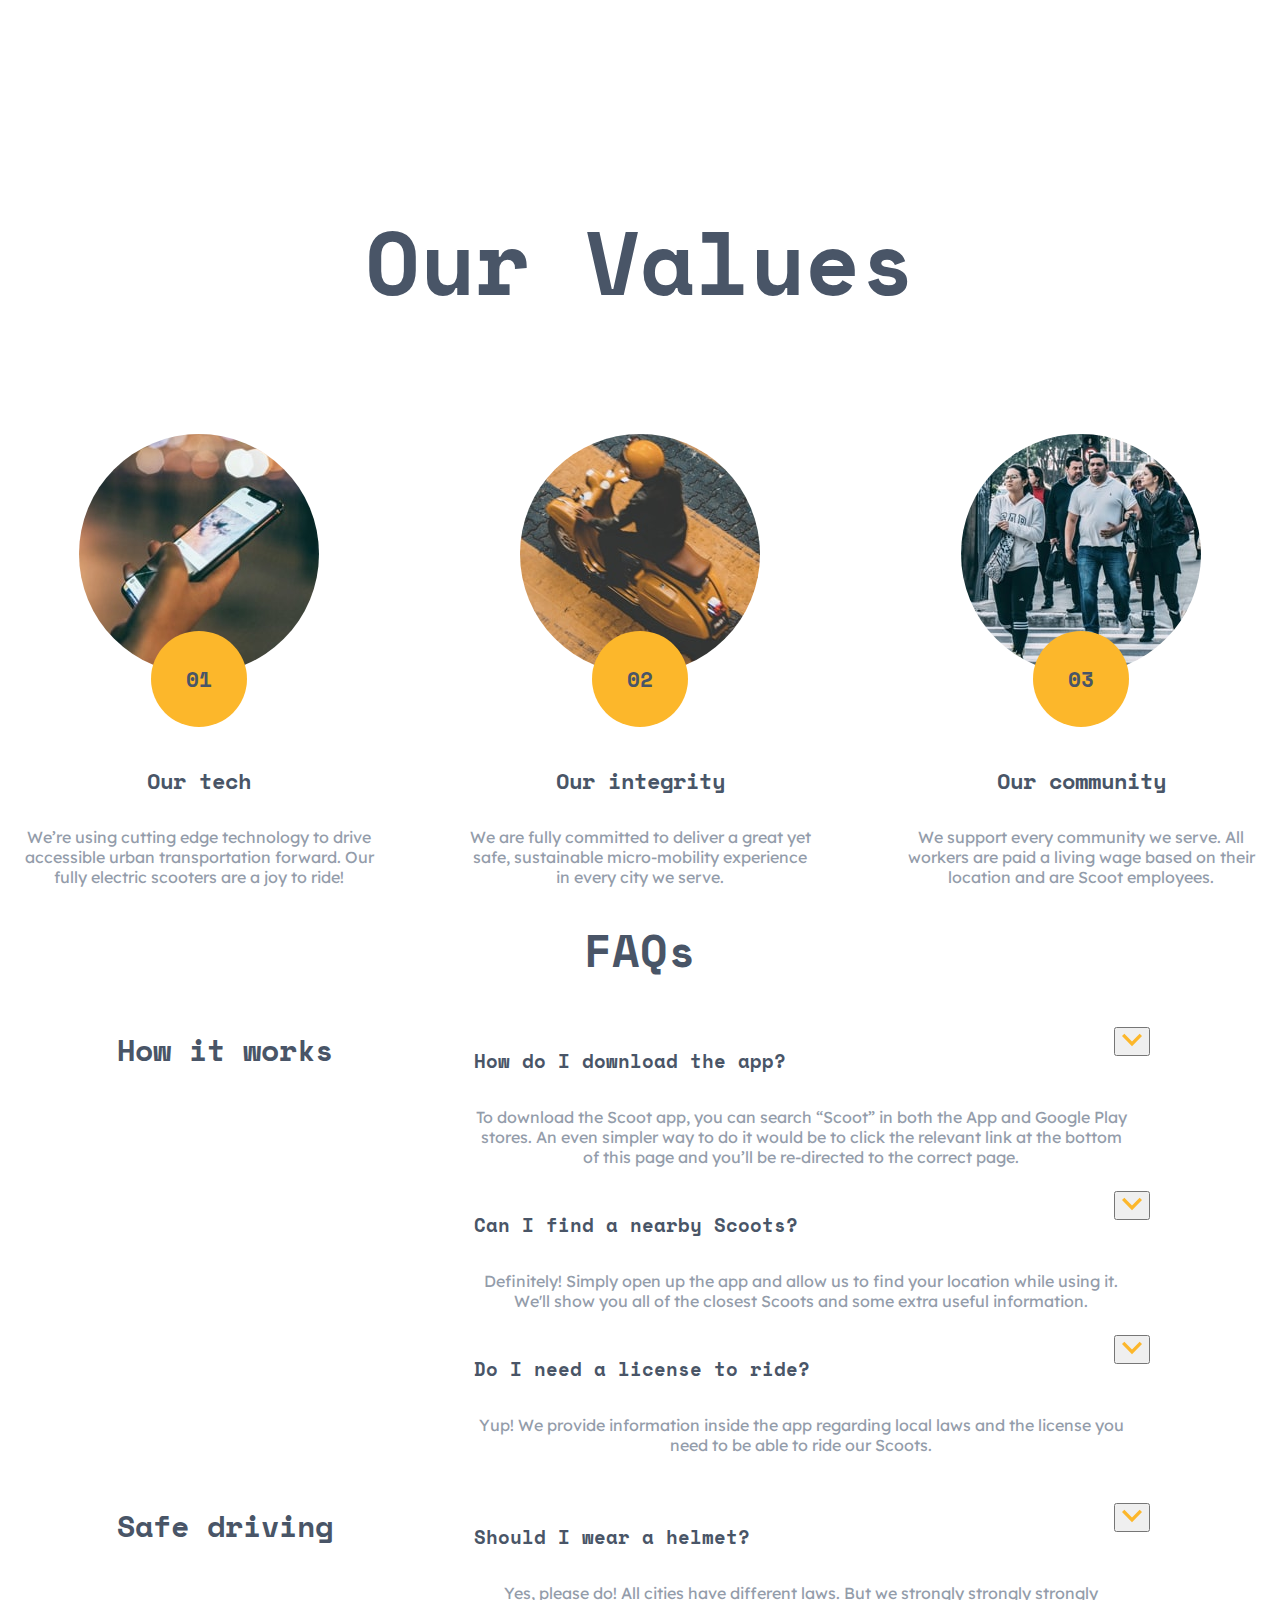
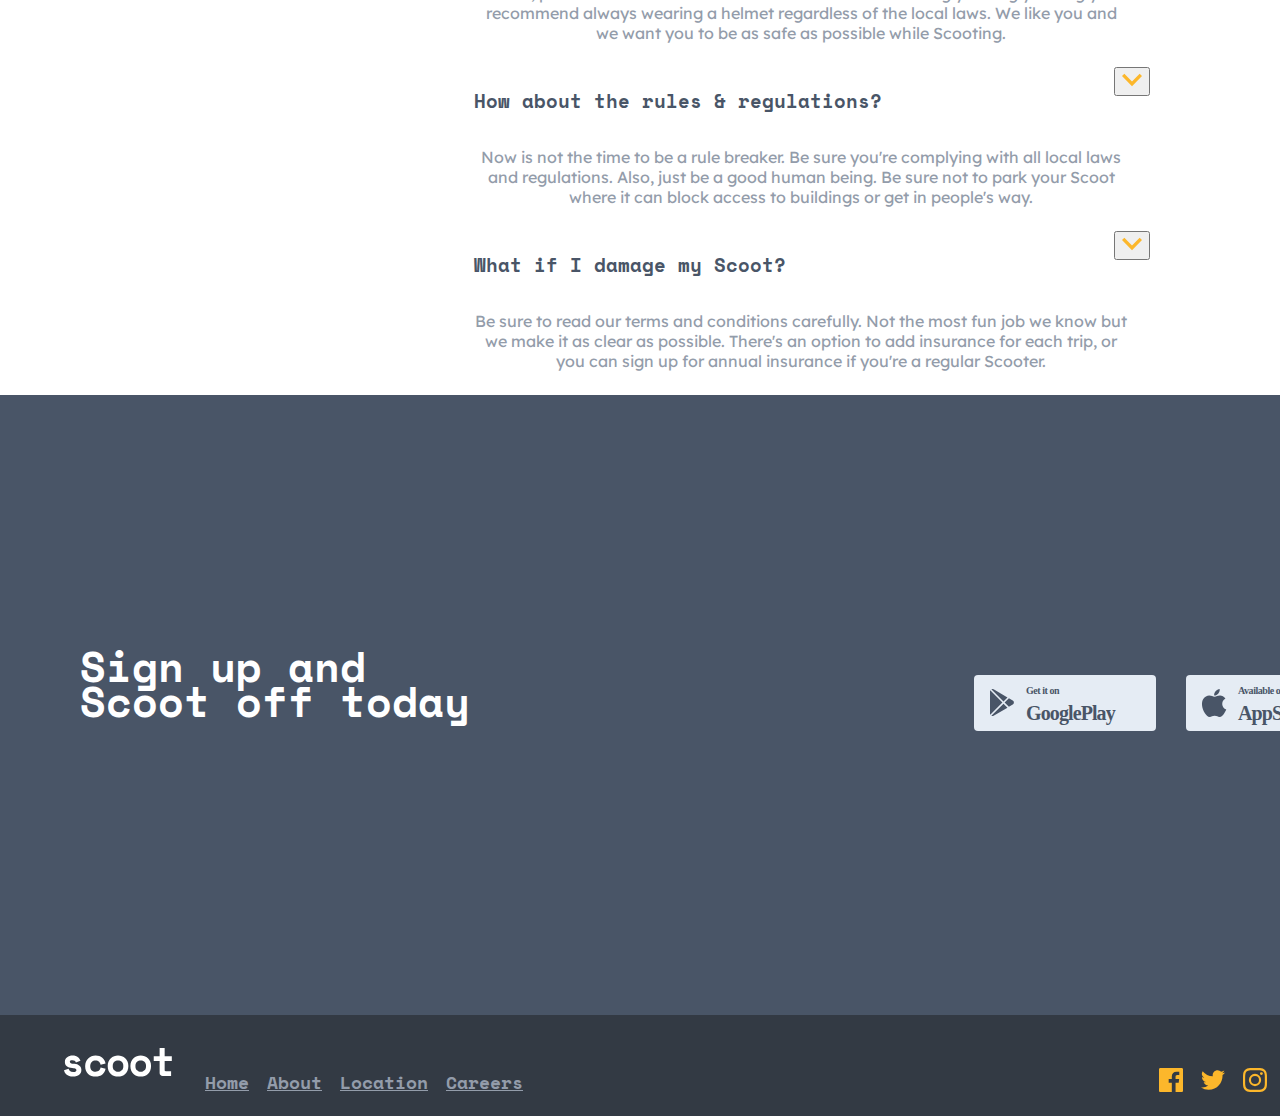
==== commit 7114ffa2: "Update about.html" ====
--- a/about.html
+++ b/about.html
@@ -39,6 +39,7 @@
         <div id="mySidebar" class="sidebar">
             <div class="close"><img src="assets/icons/close.svg" onclick="closeNav()"></img></div>
             <div class="tabs">
+                 <p><a href="index.html">Home</a></p>
                 <p><a href="about.html">About</a></p>
                 <p><a href="location.html">Location</a></p>
                 <p><a href="career.html">Careers</a></p>
@@ -310,7 +311,7 @@
                     <div class="store playstore"><img src="assets/icons/google-play.svg" alt="playstore"></div>
                 </div>
             </div>
-            <div class="call-to-action-pattern"><img src="assets/patterns/cta-circles.svg" alt="circle patterns"></div>
+<!--             <div class="call-to-action-pattern"><img src="assets/patterns/cta-circles.svg" alt="circle patterns"></div> -->
         </section>
         <!--footer-->
         <footer>
